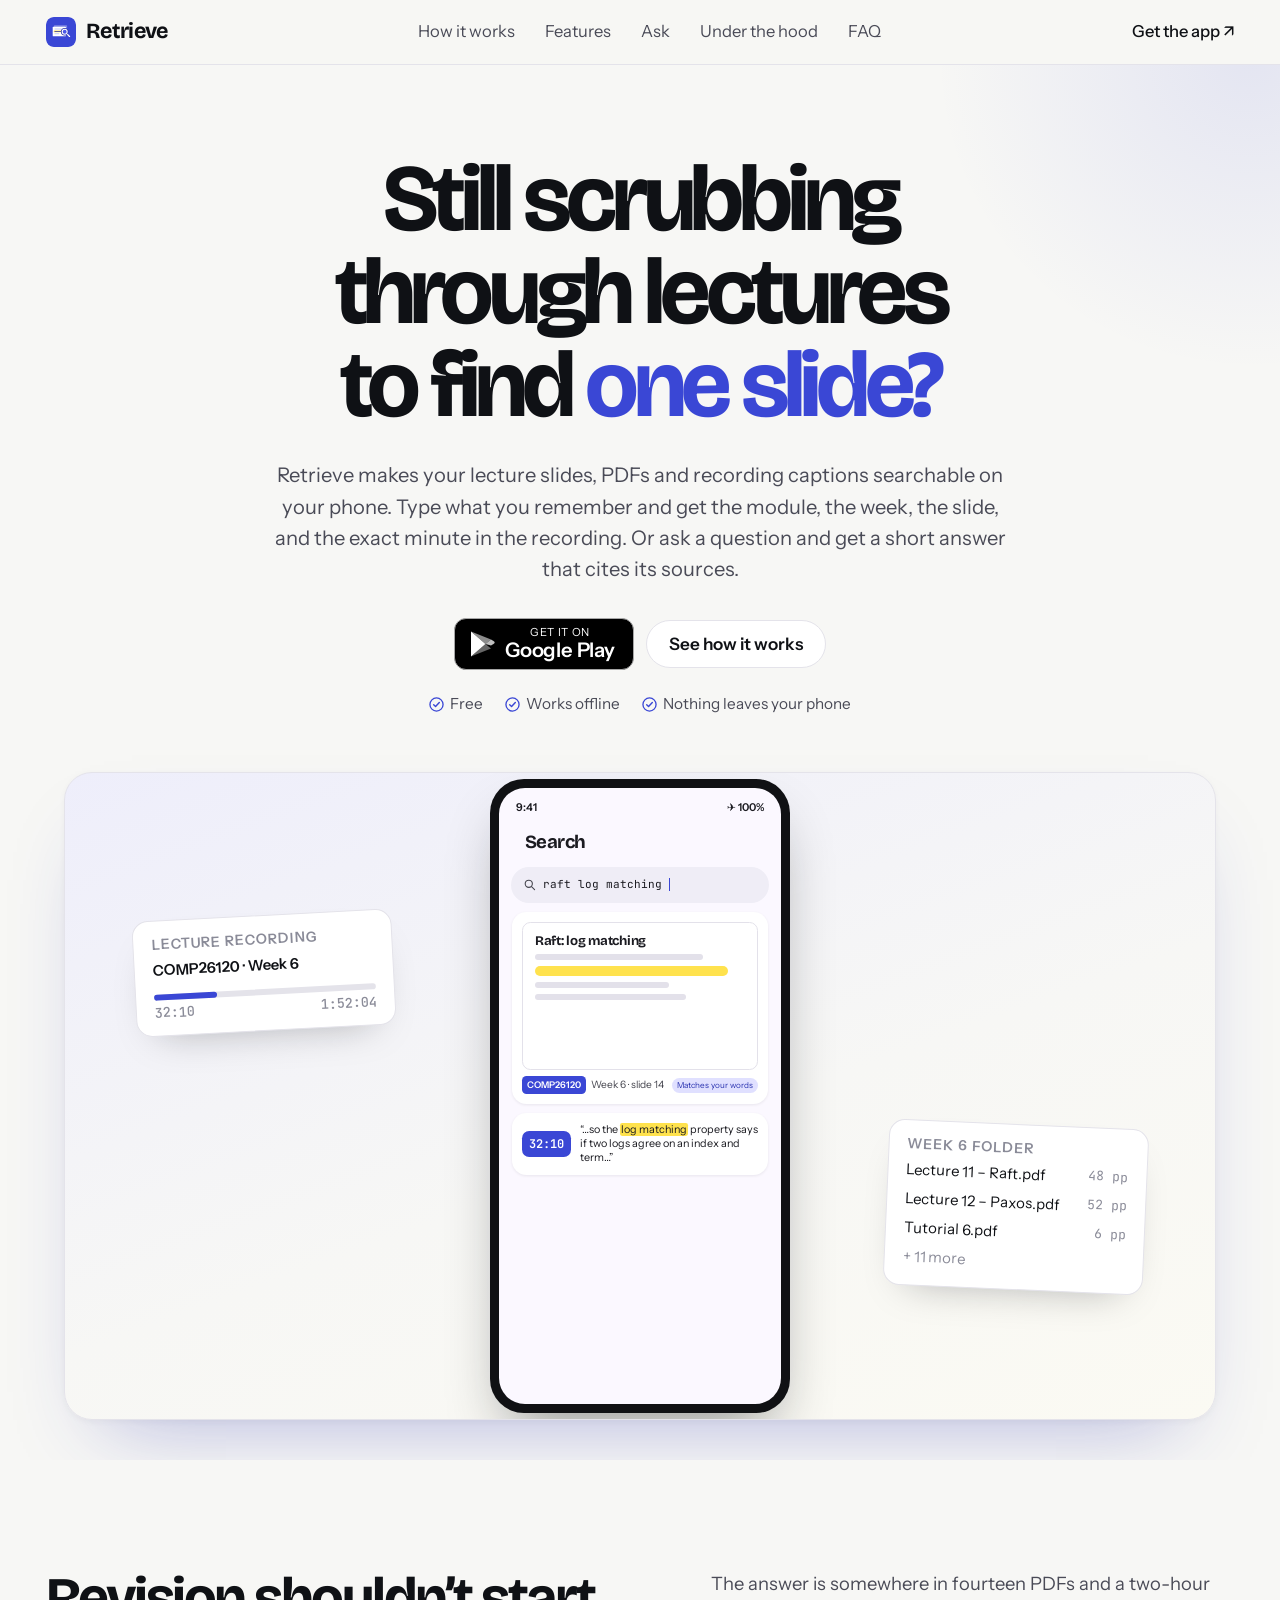
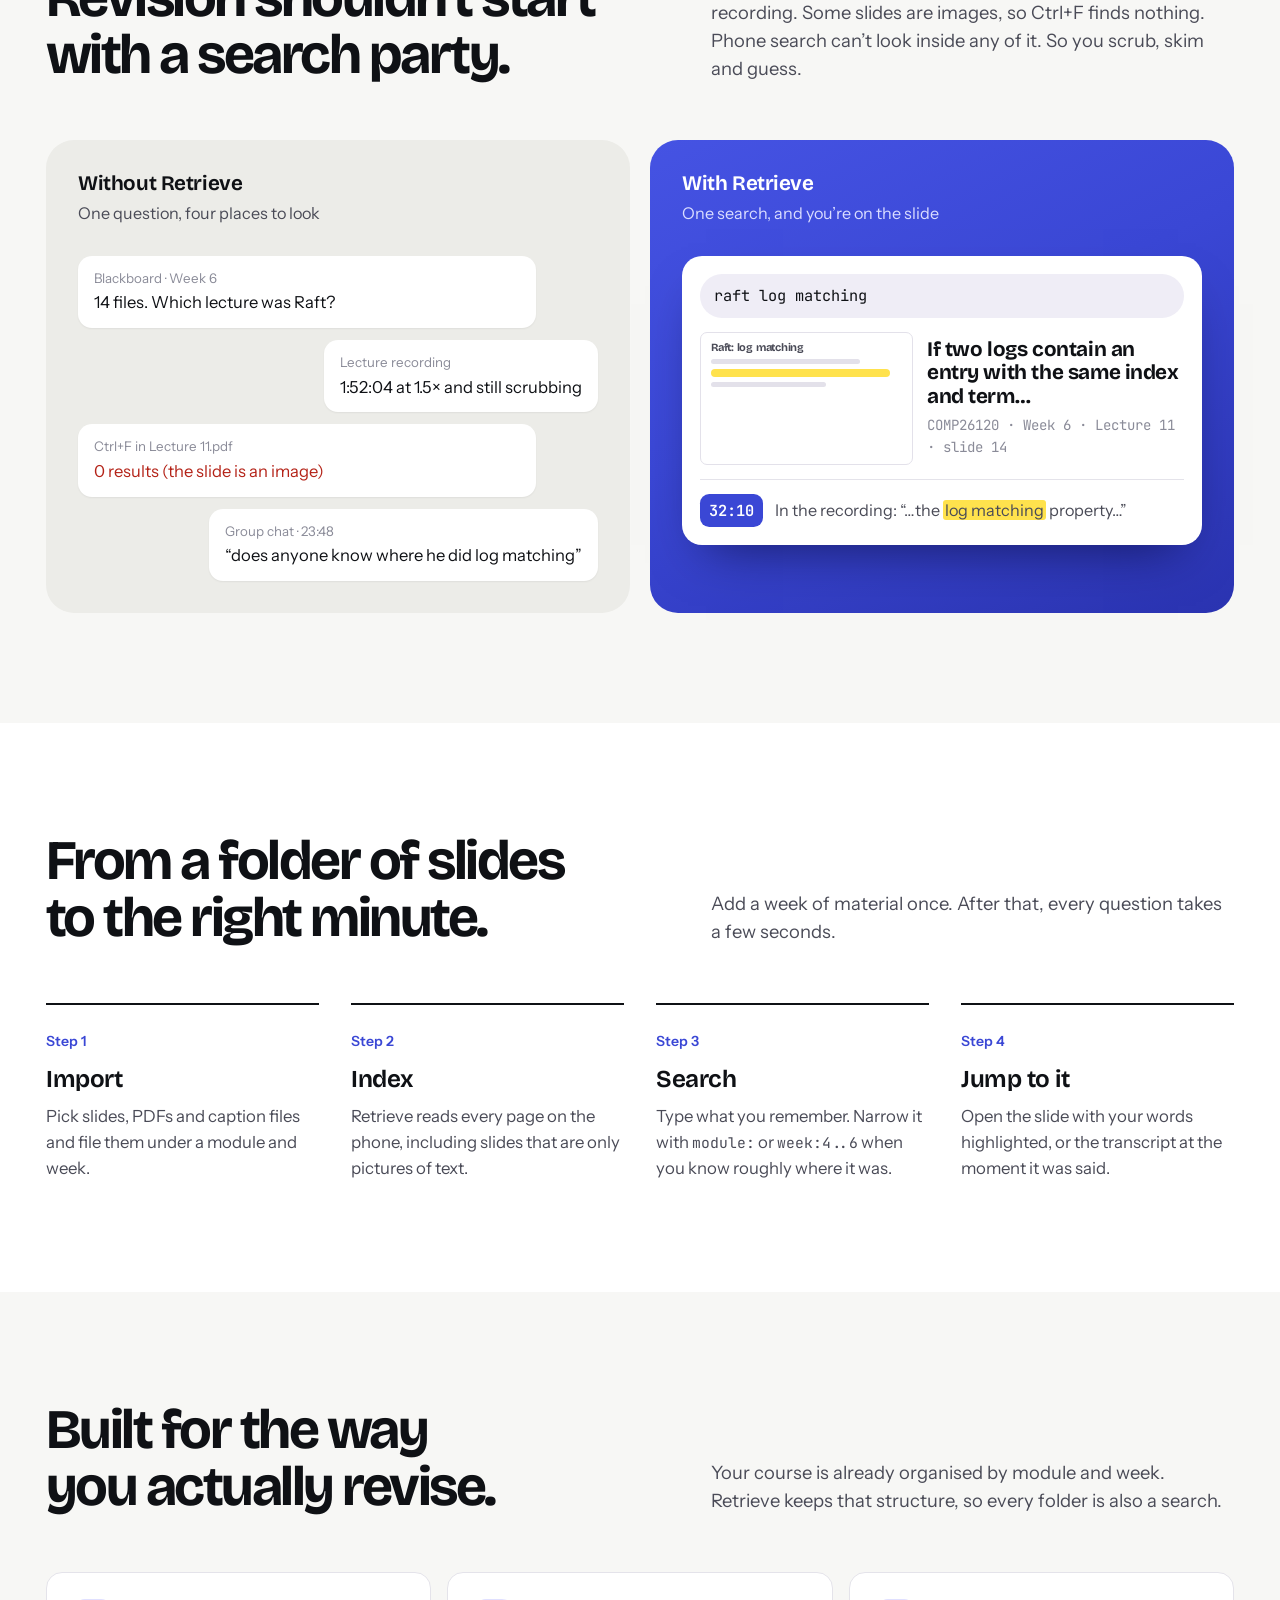
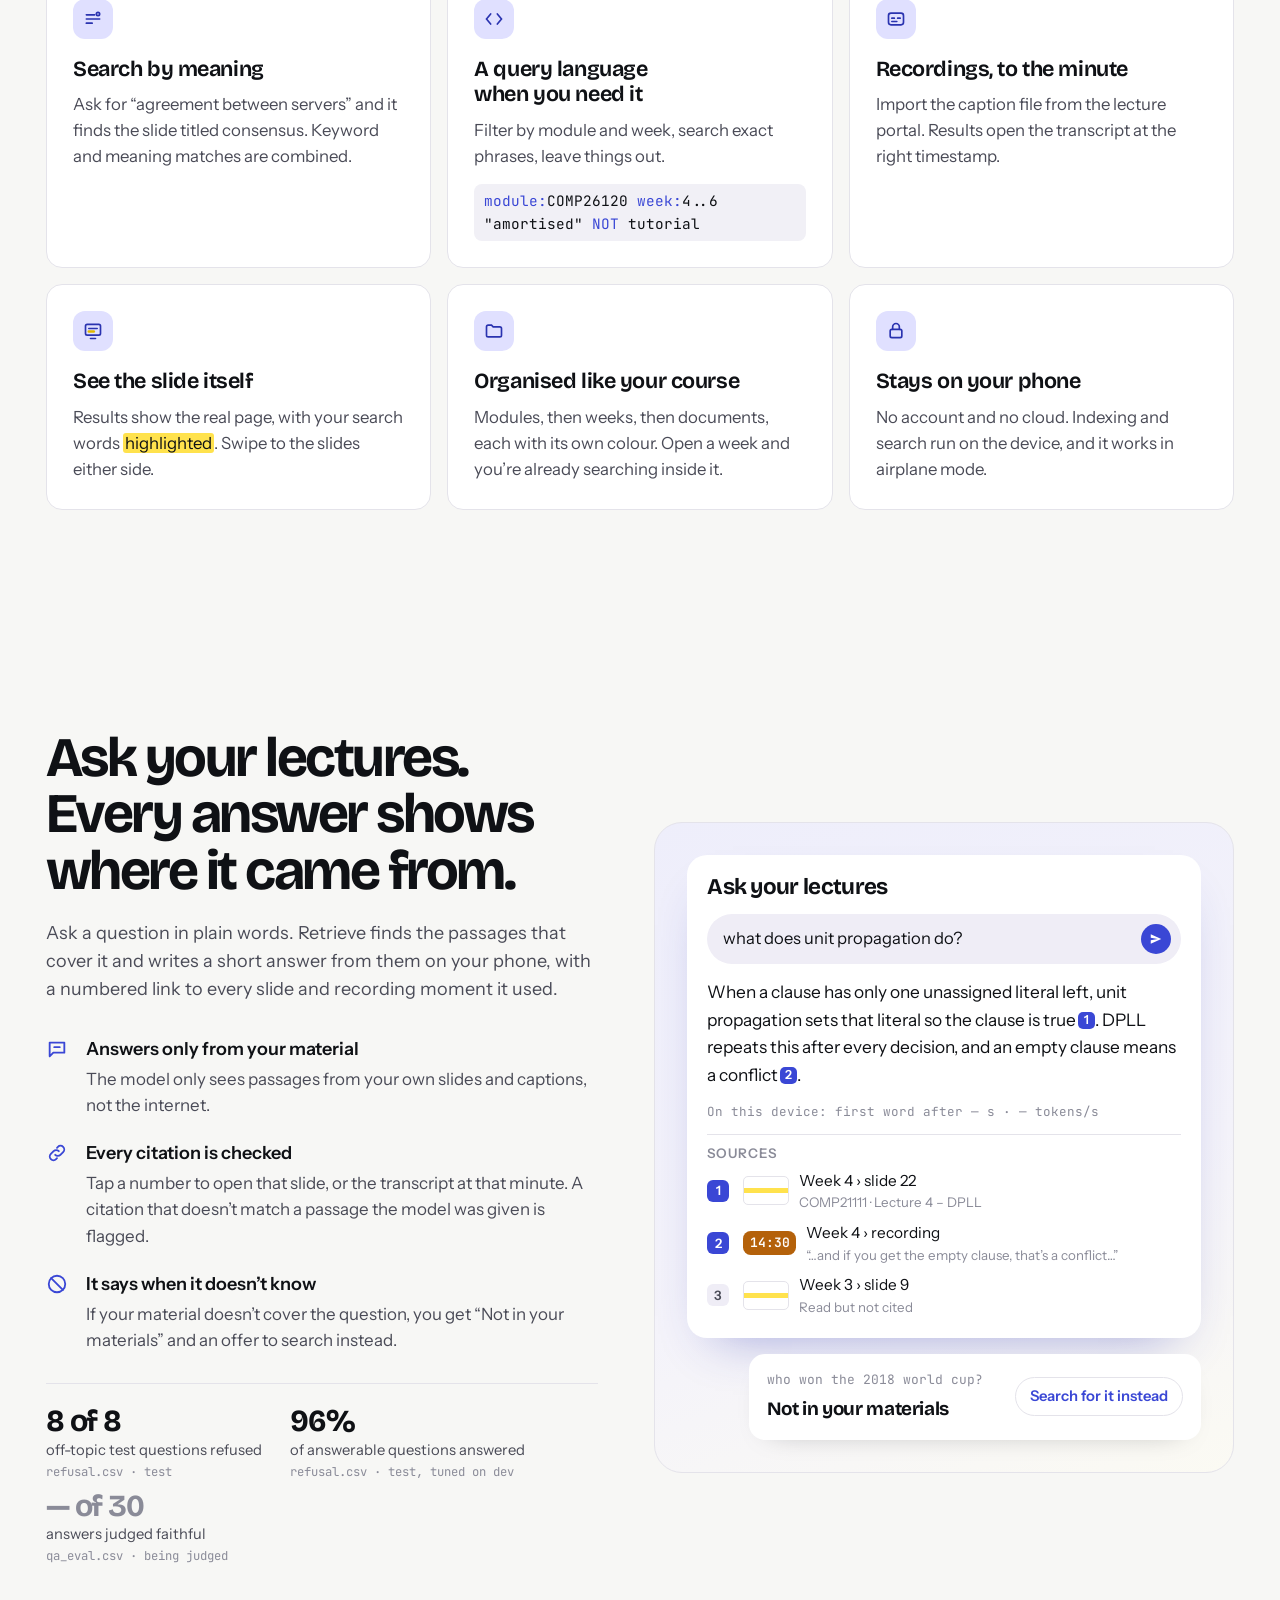
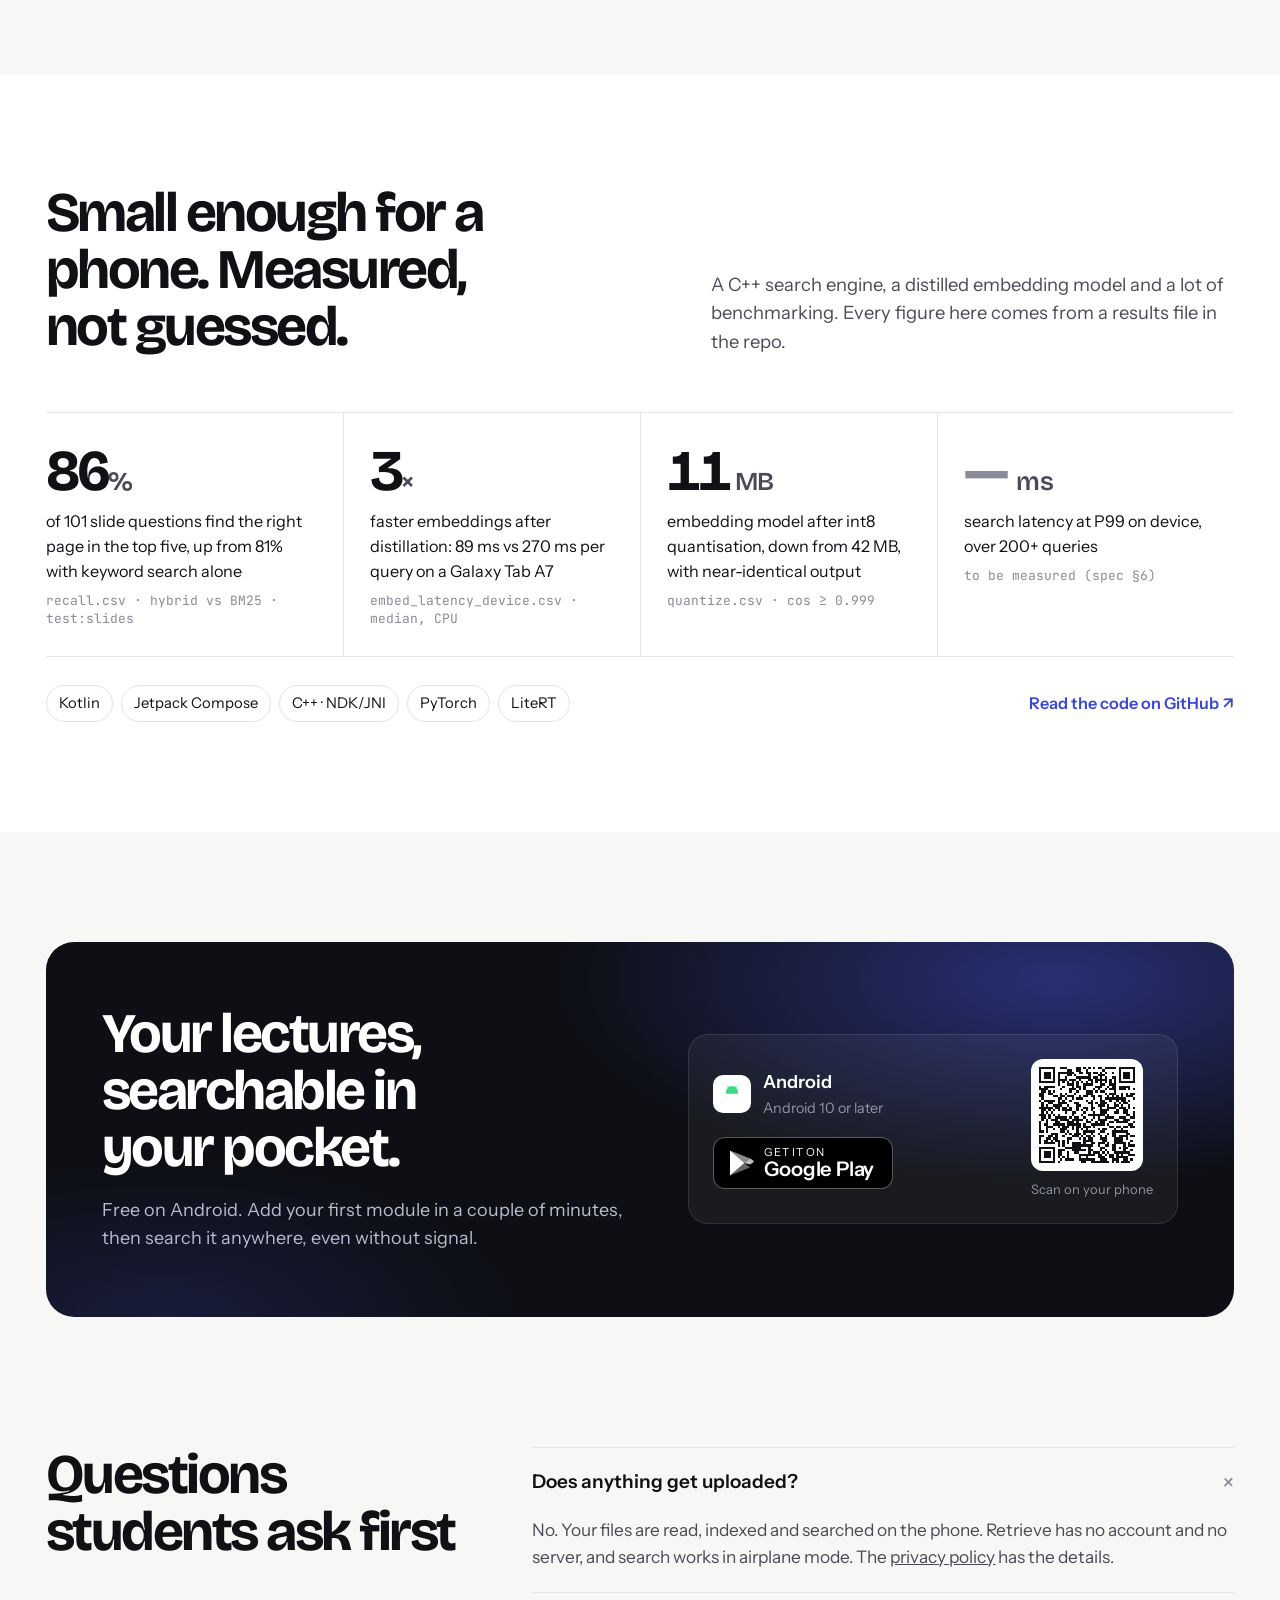
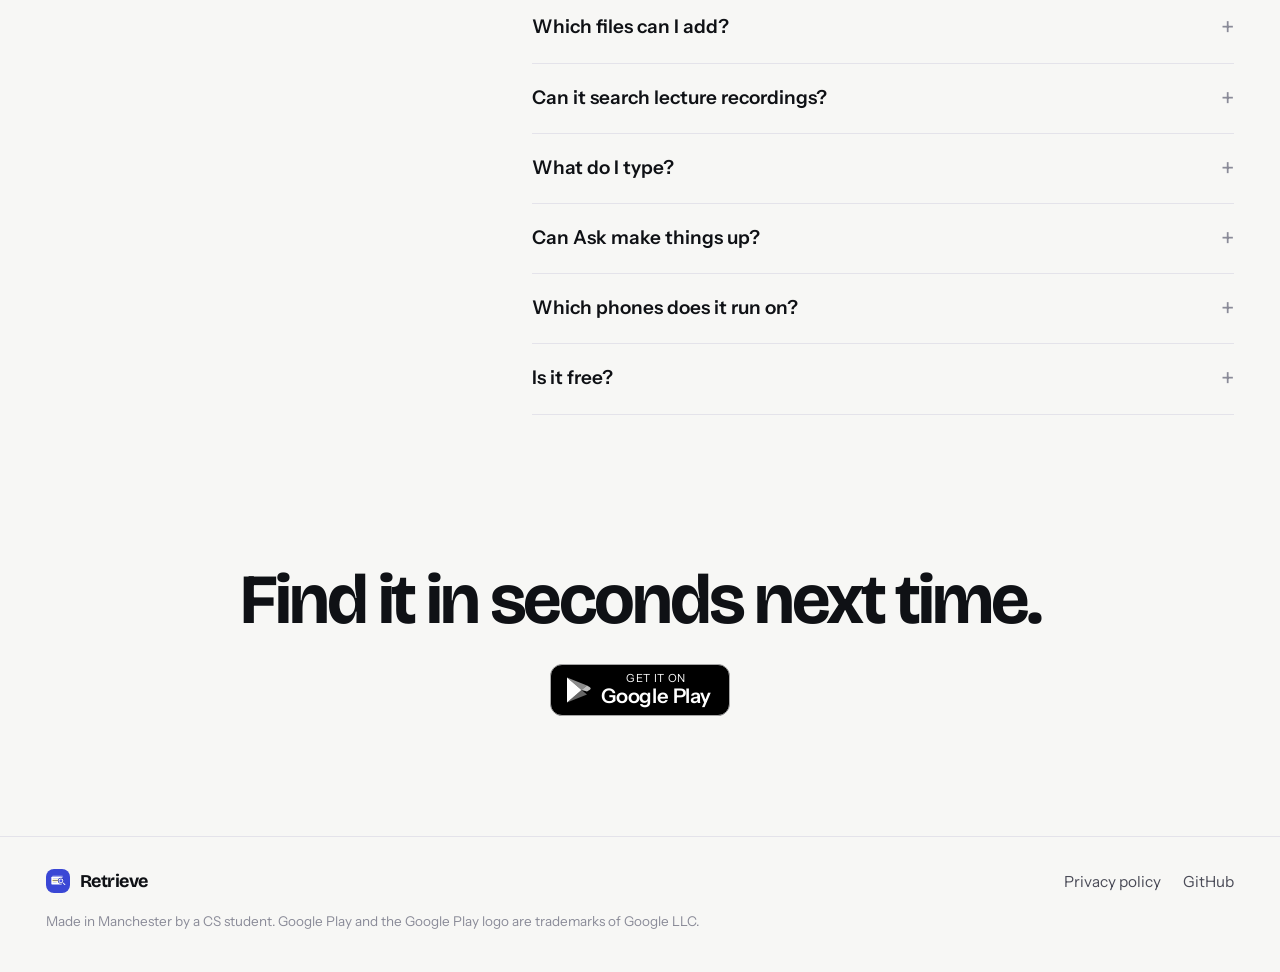
==== web/index.html @ 0b9b2a47 "Add the website landing page Static page in web/: hero with an animated search demo, without/with co" ====
<!doctype html>
<html lang="en-GB">
<head>
<meta charset="utf-8">
<meta name="viewport" content="width=device-width, initial-scale=1, viewport-fit=cover">
<title>Retrieve: search your lecture slides and recordings on your phone</title>
<meta name="description" content="Retrieve makes your lecture slides, PDFs and recording captions searchable on your Android phone, and answers questions with links to the exact slide and minute. Free, offline, nothing uploaded.">
<meta name="theme-color" content="#F7F7F5">
<link rel="icon" href="assets/favicon.svg" type="image/svg+xml">
<link rel="apple-touch-icon" href="assets/apple-touch-icon.png">

<meta property="og:type" content="website">
<meta property="og:site_name" content="Retrieve">
<meta property="og:title" content="Retrieve: find the slide, not the folder">
<meta property="og:description" content="Search your lecture slides, PDFs and recordings on your phone. Ask a question and get an answer that links to the slide and the minute.">
<meta property="og:image" content="/assets/og.png">
<meta property="og:image:width" content="1200">
<meta property="og:image:height" content="630">
<meta name="twitter:card" content="summary_large_image">

<link rel="preconnect" href="https://fonts.googleapis.com">
<link rel="preconnect" href="https://fonts.gstatic.com" crossorigin>
<link rel="stylesheet" href="https://fonts.googleapis.com/css2?family=Bricolage+Grotesque:opsz,wght@12..96,500..800&family=Instrument+Sans:wght@400;500;600&family=JetBrains+Mono:wght@400;500&display=swap">
<link rel="stylesheet" href="assets/styles.css">
<script src="assets/main.js" defer></script>

<script type="application/ld+json">
{
  "@context": "https://schema.org",
  "@type": "SoftwareApplication",
  "name": "Retrieve",
  "description": "On-device search and question answering over lecture slides, PDFs and recording captions.",
  "applicationCategory": "EducationalApplication",
  "operatingSystem": "Android 10 or later",
  "offers": { "@type": "Offer", "price": "0", "priceCurrency": "GBP" },
  "downloadUrl": "https://play.google.com/store/apps/details?id=com.mideyy7.retrieve"
}
</script>
</head>
<body>
<svg width="0" height="0" class="defs" aria-hidden="true">
  <symbol id="logo" viewBox="0 0 108 108">
    <rect width="108" height="108" rx="24" fill="#3A47D5"/>
    <g transform="translate(-4 -4) scale(1.08)">
      <path fill="#FFFFFF" fill-opacity=".35" d="M33,31h38a3,3 0,0 1,3 3v26a3,3 0,0 1,-3 3h-38a3,3 0,0 1,-3 -3v-26a3,3 0,0 1,3 -3z"/>
      <path fill="#FFFFFF" d="M29,36h38a3,3 0,0 1,3 3v26a3,3 0,0 1,-3 3h-38a3,3 0,0 1,-3 -3v-26a3,3 0,0 1,3 -3z"/>
      <path fill="#C5C9F5" d="M33,42h22a1.5,1.5 0,0 1,0 3h-22a1.5,1.5 0,0 1,0 -3z"/>
      <path fill="#FFE24D" d="M31.5,48.5h28a2,2 0,0 1,2 2v2a2,2 0,0 1,-2 2h-28a2,2 0,0 1,-2 -2v-2a2,2 0,0 1,2 -2z"/>
      <path fill="#2A33B0" d="M33,50.25h20a1.25,1.25 0,0 1,0 2.5h-20a1.25,1.25 0,0 1,0 -2.5z"/>
      <path fill="#C5C9F5" d="M33,58h14a1.5,1.5 0,0 1,0 3h-14a1.5,1.5 0,0 1,0 -3z"/>
      <path fill="#2A33B0" d="M66,53m-12.5,0a12.5,12.5 0,1 1,25 0a12.5,12.5 0,1 1,-25 0"/>
      <path fill="#FFFFFF" d="M66,53m-10,0a10,10 0,1 1,20 0a10,10 0,1 1,-20 0"/>
      <path fill="#4A57E8" d="M66,53m-6.5,0a6.5,6.5 0,1 1,13 0a6.5,6.5 0,1 1,-13 0"/>
      <path fill="#FFFFFF" d="M73.2,62.4l2.8,-2.8l7.6,7.6a2,2 0,0 1,0 2.8l0,0a2,2 0,0 1,-2.8 0z"/>
    </g>
  </symbol>
  <symbol id="tick" viewBox="0 0 16 16"><circle cx="8" cy="8" r="7" fill="none" stroke="currentColor" stroke-width="1.4"/><path d="M5 8.2l2 2 4-4.4" fill="none" stroke="currentColor" stroke-width="1.5" stroke-linecap="round" stroke-linejoin="round"/></symbol>
  <symbol id="playmark" viewBox="0 0 26 28"><path d="M2 1.5l14.5 12.5L2 26.5z" fill="#fff"/><path d="M16.5 14l5.5-4.6 2.5 1.5c1.6 1 1.6 2.2 0 3.2l-2.5 1.5z" fill="#fff" opacity=".75"/><path d="M2 1.5L16.5 14 22 9.4z" fill="#fff" opacity=".55"/><path d="M2 26.5L16.5 14 22 18.6z" fill="#fff" opacity=".4"/></symbol>
  <symbol id="mag" viewBox="0 0 24 24"><circle cx="10.5" cy="10.5" r="6.5" fill="none" stroke="currentColor" stroke-width="2"/><path d="M15.5 15.5L21 21" stroke="currentColor" stroke-width="2" stroke-linecap="round"/></symbol>
</svg>

<header class="top">
  <div class="wrap nav">
    <a class="logo" href="#top" aria-label="Retrieve, back to top"><svg aria-hidden="true"><use href="#logo"/></svg>Retrieve</a>
    <ul>
      <li><a href="#how">How it works</a></li>
      <li><a href="#features">Features</a></li>
      <li><a href="#ask">Ask</a></li>
      <li><a href="#tech">Under the hood</a></li>
      <li><a href="#faq">FAQ</a></li>
    </ul>
    <a class="get" href="#download">Get the app ↗</a>
  </div>
</header>

<main id="top">
  <!-- HERO -->
  <div class="hero">
    <div class="wrap">
      <h1>Still scrubbing through lectures to find <em>one slide?</em></h1>
      <p class="lede">Retrieve makes your lecture slides, PDFs and recording captions searchable on your phone. Type what you remember and get the module, the week, the slide, and the exact minute in the recording. Or ask a question and get a short answer that cites its sources.</p>
      <div class="ctas">
        <a class="play" href="https://play.google.com/store/apps/details?id=com.mideyy7.retrieve&amp;utm_source=website&amp;utm_medium=hero" aria-label="Get it on Google Play">
          <svg aria-hidden="true"><use href="#playmark"/></svg>
          <span><small>Get it on</small><b>Google Play</b></span>
        </a>
        <a class="pill" href="#how">See how it works</a>
      </div>
      <ul class="ticks">
        <li><svg aria-hidden="true"><use href="#tick"/></svg>Free</li>
        <li><svg aria-hidden="true"><use href="#tick"/></svg>Works offline</li>
        <li><svg aria-hidden="true"><use href="#tick"/></svg>Nothing leaves your phone</li>
      </ul>

      <div class="frame" role="img" aria-label="Demo: searching 'raft log matching' finds COMP26120 week 6 slide 14 and minute 32:10 of the lecture recording">
        <div class="floater f-left" aria-hidden="true">
          <h4>Lecture recording</h4>
          <div style="color:var(--ink);font-weight:600">COMP26120 · Week 6</div>
          <div class="scrub"></div>
          <div class="scrub-t"><span>32:10</span><span>1:52:04</span></div>
        </div>
        <div class="stage" aria-hidden="true">
          <div class="phone">
            <div class="screen">
              <div class="sbar"><span>9:41</span><span>✈︎ 100%</span></div>
              <div class="appbar">Search</div>
              <div class="search"><svg><use href="#mag"/></svg><span id="typed"></span><span class="caret"></span></div>
              <div class="results hide" id="results">
                <div class="hit">
                  <div class="slide">
                    <div class="t">Raft: log matching</div>
                    <div class="ln" style="width:80%"></div>
                    <div class="ln m" style="width:92%"></div>
                    <div class="ln" style="width:64%"></div>
                    <div class="ln" style="width:72%"></div>
                  </div>
                  <div class="meta"><span class="badge">COMP26120</span>Week 6 · slide 14<span class="why">Matches your words</span></div>
                </div>
                <div class="hit rec">
                  <span class="ts">32:10</span>
                  <p>“…so the <mark>log matching</mark> property says if two logs agree on an index and term…”</p>
                </div>
              </div>
            </div>
          </div>
        </div>
        <div class="floater f-right" aria-hidden="true">
          <h4>Week 6 folder</h4>
          <div class="files">
            <div>Lecture 11 – Raft.pdf <span>48 pp</span></div>
            <div>Lecture 12 – Paxos.pdf <span>52 pp</span></div>
            <div>Tutorial 6.pdf <span>6 pp</span></div>
            <div style="color:var(--faint)">+ 11 more</div>
          </div>
        </div>
      </div>
    </div>
  </div>

  <!-- PROBLEM -->
  <section id="problem">
    <div class="wrap">
      <div class="head rv">
        <h2>Revision shouldn’t start with a search party.</h2>
        <p>The answer is somewhere in fourteen PDFs and a two-hour recording. Some slides are images, so Ctrl+F finds nothing. Phone search can’t look inside any of it. So you scrub, skim and guess.</p>
      </div>
      <div class="compare rv">
        <div class="card-big without">
          <h3>Without Retrieve</h3>
          <p>One question, four places to look</p>
          <div class="bubbles">
            <div class="bubble"><small>Blackboard · Week 6</small><div>14 files. Which lecture was Raft?</div></div>
            <div class="bubble"><small>Lecture recording</small><div>1:52:04 at 1.5× and still scrubbing</div></div>
            <div class="bubble"><small>Ctrl+F in Lecture 11.pdf</small><div class="bad">0 results (the slide is an image)</div></div>
            <div class="bubble"><small>Group chat · 23:48</small><div>“does anyone know where he did log matching”</div></div>
          </div>
        </div>
        <div class="card-big with">
          <h3>With Retrieve</h3>
          <p>One search, and you’re on the slide</p>
          <div class="result-card">
            <div class="rc-q">raft log matching</div>
            <div class="rc-best">
              <div class="slide">
                <div class="t">Raft: log matching</div>
                <div class="ln" style="width:78%"></div>
                <div class="ln m" style="width:94%"></div>
                <div class="ln" style="width:60%"></div>
              </div>
              <div>
                <strong>If two logs contain an entry with the same index and term…</strong>
                <div class="cite">COMP26120 · Week 6 · Lecture 11 · slide 14</div>
              </div>
            </div>
            <div class="rc-rec"><span class="ts">32:10</span><span>In the recording: “…the <mark style="background:var(--mark);color:inherit;border-radius:3px;padding:0 2px">log matching</mark> property…”</span></div>
          </div>
        </div>
      </div>
    </div>
  </section>

  <!-- HOW -->
  <section id="how" class="steps-band">
    <div class="wrap">
      <div class="head rv">
        <h2>From a folder of slides to the right minute.</h2>
        <p>Add a week of material once. After that, every question takes a few seconds.</p>
      </div>
      <div class="steps rv">
        <div class="step"><small>Step 1</small><h3>Import</h3><p>Pick slides, PDFs and caption files and file them under a module and week.</p></div>
        <div class="step"><small>Step 2</small><h3>Index</h3><p>Retrieve reads every page on the phone, including slides that are only pictures of text.</p></div>
        <div class="step"><small>Step 3</small><h3>Search</h3><p>Type what you remember. Narrow it with <code>module:</code> or <code>week:4..6</code> when you know roughly where it was.</p></div>
        <div class="step"><small>Step 4</small><h3>Jump to it</h3><p>Open the slide with your words highlighted, or the transcript at the moment it was said.</p></div>
      </div>
    </div>
  </section>

  <!-- FEATURES -->
  <section id="features">
    <div class="wrap">
      <div class="head rv">
        <h2>Built for the way you actually revise.</h2>
        <p>Your course is already organised by module and week. Retrieve keeps that structure, so every folder is also a search.</p>
      </div>
      <div class="features rv">
        <div class="feat">
          <div class="ic"><svg viewBox="0 0 24 24" fill="none" stroke="currentColor" stroke-width="2" stroke-linecap="round"><path d="M4 7h10M4 12h16M4 17h7"/><circle cx="18" cy="6" r="2"/></svg></div>
          <h3>Search by meaning</h3>
          <p>Ask for “agreement between servers” and it finds the slide titled consensus. Keyword and meaning matches are combined.</p>
        </div>
        <div class="feat">
          <div class="ic"><svg viewBox="0 0 24 24" fill="none" stroke="currentColor" stroke-width="2" stroke-linecap="round"><path d="M8 6l-5 6 5 6M16 6l5 6-5 6"/></svg></div>
          <h3>A query language when you need it</h3>
          <p>Filter by module and week, search exact phrases, leave things out.</p>
          <code><span class="k">module:</span>COMP26120 <span class="k">week:</span>4..6 "amortised" <span class="k">NOT</span> tutorial</code>
        </div>
        <div class="feat">
          <div class="ic"><svg viewBox="0 0 24 24" fill="none" stroke="currentColor" stroke-width="2" stroke-linecap="round"><rect x="3" y="5" width="18" height="14" rx="3"/><path d="M7 11h3M7 15h6M14 11h3"/></svg></div>
          <h3>Recordings, to the minute</h3>
          <p>Import the caption file from the lecture portal. Results open the transcript at the right timestamp.</p>
        </div>
        <div class="feat">
          <div class="ic"><svg viewBox="0 0 24 24" fill="none" stroke="currentColor" stroke-width="2" stroke-linecap="round"><rect x="3" y="4" width="18" height="13" rx="2"/><path d="M7 9h10"/><path d="M7 12.5h6" stroke-width="3" stroke="#E0B800"/><path d="M9 21h6"/></svg></div>
          <h3>See the slide itself</h3>
          <p>Results show the real page, with your search words <mark>highlighted</mark>. Swipe to the slides either side.</p>
        </div>
        <div class="feat">
          <div class="ic"><svg viewBox="0 0 24 24" fill="none" stroke="currentColor" stroke-width="2" stroke-linecap="round"><path d="M3 7a2 2 0 012-2h4l2 2h8a2 2 0 012 2v8a2 2 0 01-2 2H5a2 2 0 01-2-2z"/></svg></div>
          <h3>Organised like your course</h3>
          <p>Modules, then weeks, then documents, each with its own colour. Open a week and you’re already searching inside it.</p>
        </div>
        <div class="feat">
          <div class="ic"><svg viewBox="0 0 24 24" fill="none" stroke="currentColor" stroke-width="2" stroke-linecap="round"><rect x="5" y="10" width="14" height="10" rx="2"/><path d="M8 10V7a4 4 0 018 0v3"/></svg></div>
          <h3>Stays on your phone</h3>
          <p>No account and no cloud. Indexing and search run on the device, and it works in airplane mode.</p>
        </div>
      </div>
    </div>
  </section>

  <!-- ASK -->
  <section id="ask">
    <div class="wrap ask-grid">
      <div class="rv">
        <h2>Ask your lectures. Every answer shows where it came from.</h2>
        <p style="margin:20px 0 32px;max-width:48ch">Ask a question in plain words. Retrieve finds the passages that cover it and writes a short answer from them on your phone, with a numbered link to every slide and recording moment it used.</p>
        <ul class="ask-points">
          <li><svg viewBox="0 0 24 24" fill="none" stroke="currentColor" stroke-width="2" stroke-linecap="round" stroke-linejoin="round"><path d="M4 5h16v11H8l-4 4z"/><path d="M9 10h6"/></svg><div><b>Answers only from your material</b><p>The model only sees passages from your own slides and captions, not the internet.</p></div></li>
          <li><svg viewBox="0 0 24 24" fill="none" stroke="currentColor" stroke-width="2" stroke-linecap="round" stroke-linejoin="round"><path d="M10 14a4 4 0 005.7 0l3-3a4 4 0 00-5.7-5.7l-1 1"/><path d="M14 10a4 4 0 00-5.7 0l-3 3a4 4 0 005.7 5.7l1-1"/></svg><div><b>Every citation is checked</b><p>Tap a number to open that slide, or the transcript at that minute. A citation that doesn’t match a passage the model was given is flagged.</p></div></li>
          <li><svg viewBox="0 0 24 24" fill="none" stroke="currentColor" stroke-width="2" stroke-linecap="round" stroke-linejoin="round"><circle cx="12" cy="12" r="9"/><path d="M5.6 5.6l12.8 12.8"/></svg><div><b>It says when it doesn’t know</b><p>If your material doesn’t cover the question, you get “Not in your materials” and an offer to search instead.</p></div></li>
        </ul>
        <div class="ask-proof">
          <div><strong>8 of 8</strong><span>off-topic test questions refused</span><span class="src">refusal.csv · test</span></div>
          <div><strong>96%</strong><span>of answerable questions answered</span><span class="src">refusal.csv · test, tuned on dev</span></div>
          <div><strong class="tbd">— of 30</strong><span>answers judged faithful</span><span class="src">qa_eval.csv · being judged</span></div>
        </div>
      </div>
      <div class="ask-demo rv" role="img" aria-label="Ask screen: an answer about unit propagation citing COMP21111 week 4 slide 22 and a recording at 14:30, and a refusal for an off-topic question">
        <div class="ask-card" aria-hidden="true">
          <div class="t">Ask your lectures</div>
          <div class="ask-in"><span>what does unit propagation do?</span><i><svg viewBox="0 0 24 24" fill="currentColor"><path d="M3 20l18-8L3 4v6l12 2-12 2z"/></svg></i></div>
          <div class="ask-ans">When a clause has only one unassigned literal left, unit propagation sets that literal so the clause is true<span class="cn">1</span>. DPLL repeats this after every decision, and an empty clause means a conflict<span class="cn">2</span>.</div>
          <div class="ask-time">On this device: first word after — s · — tokens/s</div>
          <div class="srcs">
            <h5>Sources</h5>
            <div class="src-row"><span class="num">1</span><span class="thumb"></span><div>Week 4 › slide 22<small>COMP21111 · Lecture 4 – DPLL</small></div></div>
            <div class="src-row"><span class="num">2</span><span class="ts">14:30</span><div>Week 4 › recording<small>“…and if you get the empty clause, that’s a conflict…”</small></div></div>
            <div class="src-row uncited"><span class="num">3</span><span class="thumb"></span><div>Week 3 › slide 9<small>Read but not cited</small></div></div>
          </div>
        </div>
        <div class="refuse" aria-hidden="true">
          <div><small>who won the 2018 world cup?</small><b>Not in your materials</b></div>
          <span class="btn">Search for it instead</span>
        </div>
      </div>
    </div>
  </section>

  <!-- UNDER THE HOOD -->
  <section id="tech" class="steps-band">
    <div class="wrap">
      <div class="head rv">
        <h2>Small enough for a phone. Measured, not guessed.</h2>
        <p>A C++ search engine, a distilled embedding model and a lot of benchmarking. Every figure here comes from a results file in the repo.</p>
      </div>
      <div class="stats rv">
        <div class="stat">
          <div class="n">86<small>%</small></div>
          <p>of 101 slide questions find the right page in the top five, up from 81% with keyword search alone</p>
          <div class="src">recall.csv · hybrid vs BM25 · test:slides</div>
        </div>
        <div class="stat">
          <div class="n">3<small>×</small></div>
          <p>faster embeddings after distillation: 89 ms vs 270 ms per query on a Galaxy Tab A7</p>
          <div class="src">embed_latency_device.csv · median, CPU</div>
        </div>
        <div class="stat">
          <div class="n">11<small> MB</small></div>
          <p>embedding model after int8 quantisation, down from 42 MB, with near-identical output</p>
          <div class="src">quantize.csv · cos ≥ 0.999</div>
        </div>
        <div class="stat">
          <div class="n tbd">— <small>ms</small></div>
          <p>search latency at P99 on device, over 200+ queries</p>
          <div class="src">to be measured (spec §6)</div>
        </div>
      </div>
      <div class="stack rv">
        <span>Kotlin</span><span>Jetpack Compose</span><span>C++ · NDK/JNI</span><span>PyTorch</span><span>LiteRT</span>
        <a href="https://github.com/mideyy7/retrieve" rel="noopener">Read the code on GitHub ↗</a>
      </div>
    </div>
  </section>

  <!-- DOWNLOAD -->
  <section id="download">
    <div class="wrap">
      <div class="dl rv">
        <div>
          <h2>Your lectures, searchable in your pocket.</h2>
          <p>Free on Android. Add your first module in a couple of minutes, then search it anywhere, even without signal.</p>
        </div>
        <div class="dl-tile">
          <div>
            <div class="os">
              <i><svg viewBox="0 0 24 24" aria-hidden="true"><path fill="#3DDC84" d="M6 10a6 6 0 0112 0v1H6zM8.5 7.2a.7.7 0 100 1.4.7.7 0 000-1.4zm7 0a.7.7 0 100 1.4.7.7 0 000-1.4zM7.3 3.6l1.3 2M16.7 3.6l-1.3 2" stroke="#3DDC84" stroke-width="1.2" stroke-linecap="round"/></svg></i>
              <span>Android<small>Android 10 or later</small></span>
            </div>
            <a class="play" href="https://play.google.com/store/apps/details?id=com.mideyy7.retrieve&amp;utm_source=website&amp;utm_medium=download" aria-label="Get it on Google Play">
              <svg aria-hidden="true"><use href="#playmark"/></svg>
              <span><small>Get it on</small><b>Google Play</b></span>
            </a>
          </div>
          <div class="qr-wrap">
            <div class="qr"><img src="assets/qr-play.svg" width="96" height="96" alt="QR code that opens Retrieve on Google Play"></div>
            <div class="qr-cap">Scan on your phone</div>
          </div>
        </div>
      </div>
    </div>
  </section>

  <!-- FAQ -->
  <section id="faq" style="padding-top:20px">
    <div class="wrap faq">
      <h2 class="rv">Questions students ask first</h2>
      <div class="list rv">
        <details open><summary>Does anything get uploaded?</summary><p>No. Your files are read, indexed and searched on the phone. Retrieve has no account and no server, and search works in airplane mode. The <a href="privacy.html">privacy policy</a> has the details.</p></details>
        <details><summary>Which files can I add?</summary><p>PDF slides and documents, and WebVTT caption files (.vtt) from your lecture recording portal. Slides that are only images are read with on-device text recognition.</p></details>
        <details><summary>Can it search lecture recordings?</summary><p>Yes, through their caption files. Each 30 seconds of captions becomes a search result, so you land on the right minute. It doesn’t transcribe audio itself.</p></details>
        <details><summary>What do I type?</summary><p>Whatever you remember, in your own words. If you know roughly where it was, add filters like <code>module:COMP26120</code> or <code>week:4..6</code>. The search tips in the app use your own module codes as examples.</p></details>
        <details><summary>Can Ask make things up?</summary><p>It can get things wrong, like any language model, which is why every sentence links to its source. It only sees passages from your own material, citations that don’t match those passages are flagged, and when nothing relevant is found it says “Not in your materials” instead of guessing.</p></details>
        <details><summary>Which phones does it run on?</summary><p>Search runs on Android 10 or later, even on a 3 GB tablet. Ask runs a language model (Gemma 3 1B) on the phone, so it needs a more recent phone with more memory. The model (about 580 MB) downloads the first time you open Ask, and after that it works offline too.</p></details>
        <details><summary>Is it free?</summary><p>Yes. There are no ads, subscriptions or in-app purchases.</p></details>
      </div>
    </div>
  </section>

  <div class="final">
    <div class="wrap">
      <h2 class="rv">Find it in seconds next time.</h2>
      <div class="ctas rv">
        <a class="play" href="https://play.google.com/store/apps/details?id=com.mideyy7.retrieve&amp;utm_source=website&amp;utm_medium=footer" aria-label="Get it on Google Play">
          <svg aria-hidden="true"><use href="#playmark"/></svg>
          <span><small>Get it on</small><b>Google Play</b></span>
        </a>
      </div>
    </div>
  </div>
</main>

<footer>
  <div class="wrap">
    <div class="foot">
      <a class="logo" href="#top" style="font-size:1rem"><svg aria-hidden="true" style="width:24px;height:24px"><use href="#logo"/></svg>Retrieve</a>
      <nav><a href="privacy.html">Privacy policy</a><a href="https://github.com/mideyy7/retrieve" rel="noopener">GitHub</a></nav>
    </div>
    <p class="tm">Made in Manchester by a CS student. Google Play and the Google Play logo are trademarks of Google LLC.</p>
  </div>
</footer>
</body>
</html>
---- web/assets/styles.css ----
/* Retrieve website styles.
   Layout: one long light scroll in the Mixhaus rhythm. Centred hero question, then a framed
   demo, then left-headline / right-paragraph sections, ending in a dark download panel.
   Deliberately light-only (site v1), so every colour is set explicitly. */
:root {
  color-scheme: light;
  --bg: #F7F7F5;          /* warm off-white page */
  --surface: #FFFFFF;
  --ink: #0F1115;         /* headings, dark panel */
  --muted: #4A4B57;       /* body text, slight indigo bias */
  --faint: #8A8B98;
  --line: #E4E3EA;
  --brand: #3A47D5;       /* the app's indigo */
  --brand-deep: #2A33B0;
  --brand-soft: #E0E0FF;
  --mark: #FFE24D;        /* the app's highlighter */
  --mod-a: #3A47D5;       /* COMP26120 */
  --mod-b: #B4610A;       /* COMP21111 */
  --mod-c: #13836F;       /* COMP23311 */
  --display: "Bricolage Grotesque", "Arial Narrow", system-ui, sans-serif;
  --body: "Instrument Sans", system-ui, -apple-system, "Segoe UI", sans-serif;
  --mono: "JetBrains Mono", ui-monospace, "SF Mono", Menlo, monospace;
  --r-lg: 28px;
  --r-md: 16px;
  --wrap: 1220px;
}
* { box-sizing: border-box; }
body { margin: 0; }
img { max-width: 100%; }
.defs { position: absolute; width: 0; height: 0; overflow: hidden; }
html { scroll-behavior: smooth; font-size: 112.5%; }
body { background: var(--bg); color: var(--muted); font-family: var(--body); font-size: 1rem; line-height: 1.55; -webkit-font-smoothing: antialiased; }
body::before { content: ""; position: fixed; inset: 0 0 auto; height: env(safe-area-inset-top, 0px); z-index: 10; background: rgba(247,247,245,.85); }
a { color: inherit; }
:focus-visible { outline: 2px solid var(--brand); outline-offset: 3px; border-radius: 6px; }
.wrap { max-width: var(--wrap); margin: 0 auto; padding-left: max(16px, env(safe-area-inset-left, 0px)); padding-right: max(16px, env(safe-area-inset-right, 0px)); }
h1, h2, h3 { font-family: var(--display); color: var(--ink); text-wrap: balance; margin: 0; }
h2 { font-size: clamp(2rem, 4.4vw, 3.1rem); font-weight: 700; line-height: 1.02; letter-spacing: -0.045em; }
h3 { font-size: 1.2rem; font-weight: 650; letter-spacing: -0.02em; line-height: 1.2; }
p { margin: 0; }
code, .mono { font-family: var(--mono); font-size: .88em; }

/* header */
header.top { position: sticky; top: env(safe-area-inset-top, 0px); z-index: 20; background: rgba(247,247,245,.82); backdrop-filter: saturate(1.4) blur(12px); -webkit-backdrop-filter: saturate(1.4) blur(12px); border-bottom: 1px solid var(--line); }
.nav { display: flex; align-items: center; justify-content: space-between; gap: 24px; height: 64px; }
.logo { display: flex; align-items: center; gap: 10px; font: 700 1.2rem/1 var(--display); color: var(--ink); text-decoration: none; letter-spacing: -0.03em; }
.logo svg { width: 30px; height: 30px; border-radius: 8px; }
.nav ul { display: flex; gap: 30px; list-style: none; margin: 0; padding: 0; font-size: .92rem; }
.nav ul a { text-decoration: none; color: var(--muted); }
.nav ul a:hover { color: var(--ink); }
.nav .get { font-size: .92rem; font-weight: 500; color: var(--ink); text-decoration: none; white-space: nowrap; }
@media (max-width: 820px) { .nav ul { display: none; } }

/* buttons */
.pill { display: inline-flex; align-items: center; gap: 8px; height: 48px; padding: 0 22px; border-radius: 999px; font-weight: 600; font-size: .95rem; text-decoration: none; border: 1px solid var(--line); background: var(--surface); color: var(--ink); transition: transform .15s ease, box-shadow .15s ease; }
.pill:hover { transform: translateY(-1px); box-shadow: 0 6px 18px -8px rgba(15,17,21,.25); }
.play { display: inline-flex; align-items: center; gap: 10px; height: 52px; padding: 0 18px 0 14px; border-radius: 12px; background: #000; color: #fff; text-decoration: none; border: 1px solid #A6A6A6; transition: transform .15s ease; }
.play:hover { transform: translateY(-1px); }
.play svg { width: 26px; height: 28px; flex: none; }
.play span { display: grid; line-height: 1.05; }
.play small { font-size: .62rem; letter-spacing: .06em; text-transform: uppercase; }
.play b { font: 600 1.12rem/1.1 var(--body); letter-spacing: -0.01em; }

/* hero */
.hero { position: relative; padding-block: 88px 40px; text-align: center; overflow: hidden; }
.hero::before { content: ""; position: absolute; width: 900px; height: 900px; right: -420px; top: -460px; border-radius: 50%; background: radial-gradient(closest-side, rgba(58,71,213,.10), transparent 70%); pointer-events: none; }
.hero h1 { font-size: clamp(2.6rem, 7.4vw, 5.5rem); font-weight: 700; line-height: .98; letter-spacing: -0.055em; max-width: 14ch; margin: 0 auto; }
.hero h1 em { font-style: normal; color: var(--brand); }
.hero .lede { max-width: 58ch; margin: 28px auto 0; font-size: 1.12rem; color: var(--muted); }
.ctas { display: flex; flex-wrap: wrap; gap: 12px; justify-content: center; align-items: center; margin-top: 34px; }
.ticks { display: flex; flex-wrap: wrap; justify-content: center; gap: 8px 22px; margin: 22px 0 0; padding: 0; list-style: none; font-size: .85rem; color: var(--muted); }
.ticks li { display: flex; align-items: center; gap: 6px; }
.ticks svg { width: 15px; height: 15px; color: var(--brand); }

/* demo frame (stands in for the hero video) */
.frame { position: relative; margin: 56px auto 0; max-width: 1152px; aspect-ratio: 16 / 9; border-radius: var(--r-lg); overflow: hidden; background: linear-gradient(160deg, #EEEEFB 0%, #F7F7F5 55%, #FBFAF3 100%); border: 1px solid var(--line); box-shadow: 0 40px 80px -40px rgba(42,51,176,.35), 0 2px 6px rgba(15,17,21,.04); }
@keyframes blink { 50% { opacity: .25; } }
.stage { position: absolute; inset: 0; display: grid; place-items: center; }
.phone { width: min(31%, 300px); aspect-ratio: 9 / 19; background: #101114; border-radius: 34px; padding: 9px; box-shadow: 0 30px 60px -20px rgba(15,17,21,.45); position: relative; z-index: 2; }
.screen { width: 100%; height: 100%; background: #FBF8FF; border-radius: 26px; overflow: hidden; display: flex; flex-direction: column; font-size: clamp(7px, 1.05vw, 12px); color: #1B1B21; text-align: left; }
.sbar { display: flex; justify-content: space-between; padding: 1.1em 1.6em .4em; font-weight: 600; font-size: .9em; }
.appbar { padding: .6em 1.4em .5em; font: 700 1.55em/1.1 var(--display); letter-spacing: -0.03em; }
.search { margin: .4em 1.1em .9em; background: #EFEDF6; border-radius: 999px; padding: .85em 1.1em; display: flex; gap: .6em; align-items: center; font-family: var(--mono); font-size: .92em; min-height: 3.1em; }
.search svg { width: 1.2em; height: 1.2em; flex: none; color: #46464F; }
.caret { display: inline-block; width: 1px; height: 1.15em; background: var(--brand); vertical-align: -0.2em; animation: blink 1s steps(1) infinite; }
.q-filter { color: var(--brand); }
.results { padding: 0 1.1em; display: grid; gap: .8em; transition: opacity .35s ease, transform .35s ease; }
.results.hide { opacity: 0; transform: translateY(8px); }
.hit { background: #fff; border-radius: 1.2em; padding: .8em; box-shadow: 0 1px 3px rgba(15,17,21,.08); }
.hit .meta { display: flex; align-items: center; gap: .5em; font-size: .85em; color: #46464F; margin-top: .65em; }
.badge { font-weight: 600; font-size: .9em; padding: .2em .55em; border-radius: .5em; color: #fff; background: var(--mod-a); }
.slide { aspect-ratio: 16 / 10; border-radius: .7em; background: #fff; border: 1px solid #E3E1EA; padding: .9em 1em; display: grid; align-content: start; gap: .5em; }
.slide .t { font: 700 1.1em/1.1 var(--display); letter-spacing: -0.02em; }
.ln { height: .5em; border-radius: 1em; background: #E3E1EA; }
.ln.m { background: var(--mark); height: .8em; }
.why { font-size: .8em; color: var(--brand-deep); background: var(--brand-soft); border-radius: 999px; padding: .15em .6em; margin-left: auto; white-space: nowrap; }
.rec { display: flex; gap: .7em; align-items: center; }
.ts { font: 600 1em/1 var(--mono); color: #fff; background: var(--mod-a); padding: .6em .6em; border-radius: .6em; }
.rec p { font-size: .9em; line-height: 1.3; }
.rec p mark { background: var(--mark); color: inherit; padding: 0 .1em; border-radius: .2em; }
.floater { position: absolute; z-index: 1; background: var(--surface); border: 1px solid var(--line); border-radius: var(--r-md); padding: 16px 18px; box-shadow: 0 18px 40px -24px rgba(15,17,21,.35); font-size: .82rem; width: min(26%, 260px); text-align: left; }
.floater h4 { margin: 0 0 8px; font: 600 .78rem/1 var(--body); color: var(--faint); text-transform: uppercase; letter-spacing: .07em; }
.f-left { left: 6%; top: 22%; transform: rotate(-3deg); }
.f-right { right: 6%; bottom: 20%; transform: rotate(2.5deg); }
.scrub { height: 6px; background: var(--line); border-radius: 6px; position: relative; margin: 12px 0 6px; }
.scrub::after { content: ""; position: absolute; left: 0; top: 0; bottom: 0; width: 28.5%; background: var(--brand); border-radius: 6px; }
.scrub-t { display: flex; justify-content: space-between; font: 500 .75rem/1 var(--mono); color: var(--faint); }
.files { display: grid; gap: 6px; }
.files div { display: flex; justify-content: space-between; gap: 8px; color: var(--ink); }
.files span { color: var(--faint); font-family: var(--mono); font-size: .72rem; }
@media (max-width: 700px) {
  .floater { display: none; }
  .phone { width: 58%; }
  .frame { aspect-ratio: 4 / 5; }
  .screen { font-size: clamp(7px, 2.1vw, 12px); }
}

/* sections */
section { padding-block: 110px; }
.head { display: grid; grid-template-columns: 1.15fr 1fr; gap: 32px 64px; align-items: end; margin-bottom: 56px; }
.head p { font-size: 1.02rem; max-width: 48ch; }
@media (max-width: 820px) { .head { grid-template-columns: 1fr; } section { padding-block: 76px; } }

/* problem */
.compare { display: grid; grid-template-columns: 1fr 1fr; gap: 20px; }
.card-big { border-radius: var(--r-lg); padding: 32px; min-width: 0; display: flex; flex-direction: column; gap: 4px; }
.card-big h3 { font-size: 1.15rem; }
.card-big > p { font-size: .9rem; margin-bottom: 26px; }
.without { background: #ECECE8; }
.with { background: linear-gradient(155deg, #4553E3 0%, var(--brand) 45%, var(--brand-deep) 100%); color: #DADDFF; }
.with h3 { color: #fff; }
.bubbles { display: grid; gap: 12px; }
.bubble { background: var(--surface); border-radius: 14px; padding: 12px 16px; box-shadow: 0 1px 2px rgba(15,17,21,.06); max-width: 88%; }
.bubble:nth-child(even) { justify-self: end; }
.bubble small { display: block; font-size: .74rem; color: var(--faint); margin-bottom: 2px; }
.bubble div { color: var(--ink); font-size: .92rem; }
.bubble .bad { color: #B42318; }
.result-card { background: var(--surface); color: var(--muted); border-radius: 20px; padding: 18px; box-shadow: 0 24px 50px -24px rgba(0,0,30,.6); display: grid; gap: 14px; }
.rc-q { font-family: var(--mono); font-size: .85rem; background: #EFEDF6; padding: 10px 14px; border-radius: 999px; color: var(--ink); }
.rc-best { display: grid; grid-template-columns: 44% 1fr; gap: 14px; align-items: center; }
.rc-best .slide { font-size: 10px; }
.rc-best strong { display: block; color: var(--ink); font-family: var(--display); font-size: 1.15rem; letter-spacing: -0.02em; line-height: 1.15; }
.cite { font-family: var(--mono); font-size: .78rem; color: var(--faint); margin-top: 6px; }
.rc-rec { display: flex; align-items: center; gap: 12px; border-top: 1px solid var(--line); padding-top: 14px; font-size: .9rem; }
.rc-rec .ts { font-size: .85rem; }
@media (max-width: 820px) { .compare { grid-template-columns: 1fr; } .card-big { padding: 24px 20px; } }
@media (max-width: 480px) { .rc-best { grid-template-columns: 1fr; } }

/* steps */
.steps-band { background: var(--surface); }
.steps { display: grid; grid-template-columns: repeat(4, 1fr); gap: 32px; }
.step { border-top: 2px solid var(--ink); padding-top: 22px; min-width: 0; }
.step small { color: var(--brand); font-weight: 600; font-size: .78rem; }
.step h3 { margin: 10px 0 10px; font-size: 1.35rem; }
.step p { font-size: .93rem; }
@media (max-width: 900px) { .steps { grid-template-columns: 1fr 1fr; } }
@media (max-width: 520px) { .steps { grid-template-columns: 1fr; } }

/* features */
.features { display: grid; grid-template-columns: repeat(3, 1fr); gap: 16px; }
.feat { background: var(--surface); border: 1px solid var(--line); border-radius: var(--r-md); padding: 26px; display: grid; gap: 10px; align-content: start; min-width: 0; }
.feat .ic { width: 40px; height: 40px; border-radius: 12px; background: var(--brand-soft); color: var(--brand-deep); display: grid; place-items: center; margin-bottom: 8px; }
.feat .ic svg { width: 20px; height: 20px; }
.feat p { font-size: .93rem; }
.feat code { display: inline-block; margin-top: 4px; background: #F1F0F6; color: var(--ink); padding: 6px 10px; border-radius: 8px; font-size: .8rem; overflow-wrap: anywhere; }
.feat code .k { color: var(--brand); }
.feat mark { background: var(--mark); color: var(--ink); border-radius: 3px; padding: 0 2px; }
.feat.soon { border-style: dashed; background: transparent; }
.soon-tag { font: 500 .7rem/1 var(--mono); color: var(--faint); border: 1px solid var(--line); border-radius: 999px; padding: 4px 8px; justify-self: start; }
@media (max-width: 900px) { .features { grid-template-columns: 1fr 1fr; } }
@media (max-width: 560px) { .features { grid-template-columns: 1fr; } }

/* ask */
.ask-grid { display: grid; grid-template-columns: 1fr 1.05fr; gap: 56px; align-items: center; }
.ask-points { display: grid; gap: 22px; margin: 0; padding: 0; list-style: none; }
.ask-points li { display: grid; grid-template-columns: 28px 1fr; gap: 12px; align-items: start; }
.ask-points svg { width: 22px; height: 22px; color: var(--brand); margin-top: 2px; }
.ask-points b { display: block; color: var(--ink); font-weight: 600; margin-bottom: 2px; }
.ask-points p { font-size: .94rem; }
.ask-proof { display: flex; flex-wrap: wrap; gap: 10px 28px; margin-top: 30px; padding-top: 22px; border-top: 1px solid var(--line); }
.ask-proof div { display: grid; gap: 2px; }
.ask-proof strong { font: 700 1.7rem/1 var(--display); color: var(--ink); letter-spacing: -0.04em; font-variant-numeric: tabular-nums; }
.ask-proof strong.tbd { color: var(--faint); }
.ask-proof span { font-size: .82rem; }
.ask-proof .src { font: 400 .68rem/1.4 var(--mono); color: var(--faint); }
.ask-demo { position: relative; background: linear-gradient(160deg, #EEEEFB 0%, #F4F3FA 60%, #FBFAF3 100%); border: 1px solid var(--line); border-radius: var(--r-lg); padding: 32px; display: grid; gap: 16px; min-width: 0; }
.ask-card { background: var(--surface); border-radius: 20px; padding: 20px; box-shadow: 0 24px 50px -28px rgba(42,51,176,.45); display: grid; gap: 14px; min-width: 0; }
.ask-card .t { font: 700 1.25rem/1.1 var(--display); color: var(--ink); letter-spacing: -0.03em; }
.ask-in { display: flex; justify-content: space-between; align-items: center; gap: 10px; background: #EFEDF6; border-radius: 999px; padding: 10px 10px 10px 16px; color: var(--ink); font-size: .92rem; }
.ask-in i { width: 30px; height: 30px; border-radius: 50%; background: var(--brand); display: grid; place-items: center; flex: none; }
.ask-in i svg { width: 14px; height: 14px; color: #fff; }
.ask-ans { color: var(--ink); font-size: .96rem; line-height: 1.6; }
.cn { display: inline-grid; place-items: center; min-width: 1.35em; height: 1.35em; padding: 0 .3em; border-radius: .4em; background: var(--brand); color: #fff; font: 600 .72em/1 var(--body); vertical-align: .15em; margin-left: 2px; }
.ask-time { font: 400 .7rem/1.4 var(--mono); color: var(--faint); }
.srcs { display: grid; gap: 8px; border-top: 1px solid var(--line); padding-top: 12px; }
.srcs h5 { margin: 0; font: 600 .74rem/1 var(--body); text-transform: uppercase; letter-spacing: .07em; color: var(--faint); }
.src-row { display: grid; grid-template-columns: 26px auto 1fr; gap: 10px; align-items: center; font-size: .85rem; min-width: 0; }
.src-row .num { width: 22px; height: 22px; border-radius: 6px; display: grid; place-items: center; font: 600 .72rem/1 var(--body); background: var(--brand); color: #fff; }
.src-row.uncited .num { background: #EFEDF6; color: var(--muted); }
.src-row .thumb { width: 46px; aspect-ratio: 16/10; border-radius: 5px; border: 1px solid var(--line); background: linear-gradient(#fff 40%, var(--mark) 40% 58%, #fff 58%); }
.src-row .ts { font-size: .72rem; padding: .45em .5em; background: var(--mod-b); }
.src-row div { min-width: 0; color: var(--ink); }
.src-row small { display: block; color: var(--faint); font-size: .74rem; overflow: hidden; text-overflow: ellipsis; white-space: nowrap; }
.refuse { background: var(--surface); border-radius: 16px; padding: 16px 18px; display: flex; flex-wrap: wrap; align-items: center; justify-content: space-between; gap: 12px; box-shadow: 0 10px 30px -22px rgba(15,17,21,.4); margin-left: 12%; }
.refuse small { display: block; font-family: var(--mono); font-size: .72rem; color: var(--faint); margin-bottom: 4px; }
.refuse b { color: var(--ink); font-family: var(--display); font-size: 1.05rem; letter-spacing: -0.02em; }
.refuse span.btn { border: 1px solid var(--line); border-radius: 999px; padding: 7px 14px; font-size: .82rem; font-weight: 600; color: var(--brand); white-space: nowrap; }
@media (max-width: 900px) { .ask-grid { grid-template-columns: 1fr; } .refuse { margin-left: 0; } }
@media (max-width: 480px) { .ask-demo { padding: 16px; } }

/* under the hood */
.stats { display: grid; grid-template-columns: repeat(4, 1fr); border-top: 1px solid var(--line); border-bottom: 1px solid var(--line); }
.stat { padding: 30px 26px 28px 0; display: grid; gap: 8px; align-content: start; min-width: 0; }
.stat + .stat { border-left: 1px solid var(--line); padding-left: 26px; }
.stat .n { font: 700 clamp(2.4rem, 4.5vw, 3.4rem)/1 var(--display); color: var(--ink); letter-spacing: -0.05em; font-variant-numeric: tabular-nums; }
.stat .n small { font-size: .45em; letter-spacing: -0.02em; color: var(--muted); font-weight: 600; }
.stat .n.tbd { color: var(--faint); }
.stat p { font-size: .9rem; color: var(--ink); }
.stat .src { font: 400 .72rem/1.4 var(--mono); color: var(--faint); }
.stack { display: flex; flex-wrap: wrap; gap: 8px; margin-top: 28px; align-items: center; }
.stack span { font-size: .82rem; padding: 6px 12px; border: 1px solid var(--line); border-radius: 999px; background: var(--surface); color: var(--ink); }
.stack a { margin-left: auto; font-weight: 600; font-size: .9rem; color: var(--brand); text-decoration: none; }
@media (max-width: 900px) {
  .stats { grid-template-columns: 1fr 1fr; }
  .stat:nth-child(3) { border-left: 0; padding-left: 0; }
  .stat:nth-child(n+3) { border-top: 1px solid var(--line); }
}
@media (max-width: 480px) { .stats { grid-template-columns: 1fr; } .stat + .stat { border-left: 0; padding-left: 0; border-top: 1px solid var(--line); } .stack a { margin-left: 0; } }

/* download */
.dl { background: radial-gradient(70% 90% at 85% 10%, rgba(74,87,232,.45), transparent 60%), radial-gradient(50% 70% at 10% 100%, rgba(74,87,232,.18), transparent 60%), #0D0F14; border-radius: var(--r-lg); padding: 64px 56px; display: grid; grid-template-columns: 1.1fr 1fr; gap: 48px; align-items: center; color: #B9BCD0; }
.dl h2 { color: #fff; }
.dl > div > p { margin-top: 20px; max-width: 44ch; }
.dl-tile { background: rgba(255,255,255,.05); border: 1px solid rgba(255,255,255,.1); border-radius: 20px; padding: 24px; display: grid; grid-template-columns: 1fr auto; gap: 20px; align-items: center; }
.dl-tile .os { display: flex; gap: 12px; align-items: center; margin-bottom: 18px; color: #fff; font-weight: 600; }
.dl-tile .os i { width: 38px; height: 38px; border-radius: 10px; background: #fff; display: grid; place-items: center; }
.dl-tile .os i svg { width: 22px; height: 22px; }
.dl-tile .os small { display: block; font-weight: 400; color: #9093A8; font-size: .8rem; }
.dl-tile .play { border-color: rgba(255,255,255,.35); }
.qr { width: 112px; height: 112px; background: #fff; border-radius: 12px; padding: 8px; display: grid; }
.qr img { width: 100%; height: 100%; display: block; }
.qr-cap { font-size: .72rem; color: #9093A8; text-align: center; margin-top: 8px; }
@media (max-width: 900px) { .dl { grid-template-columns: 1fr; padding: 40px 24px; } }
@media (max-width: 480px) { .dl-tile { grid-template-columns: 1fr; } .qr-wrap { display: none; } }

/* faq */
.faq { display: grid; grid-template-columns: 1fr 1.6fr; gap: 48px; }
.faq dl, .faq .list { margin: 0; }
details { border-bottom: 1px solid var(--line); }
details:first-child { border-top: 1px solid var(--line); }
summary { cursor: pointer; list-style: none; display: flex; justify-content: space-between; gap: 20px; padding: 22px 0; font: 600 1.05rem/1.3 var(--body); color: var(--ink); }
summary::-webkit-details-marker { display: none; }
summary::after { content: "+"; font: 400 1.4rem/1 var(--body); color: var(--faint); transition: transform .2s ease; }
details[open] summary::after { transform: rotate(45deg); }
details p { padding: 0 0 22px; max-width: 62ch; font-size: .96rem; }
@media (max-width: 820px) { .faq { grid-template-columns: 1fr; gap: 24px; } }

/* final */
.final { text-align: center; padding-block: 40px 120px; }
.final h2 { font-size: clamp(2.2rem, 5.5vw, 4rem); }
.final .ctas { margin-top: 28px; }
footer { border-top: 1px solid var(--line); padding-block: 32px calc(40px + env(safe-area-inset-bottom, 0px)); font-size: .85rem; }
.foot { display: flex; flex-wrap: wrap; gap: 16px 28px; justify-content: space-between; align-items: center; }
.foot nav { display: flex; gap: 22px; flex-wrap: wrap; }
.foot nav a { text-decoration: none; }
.tm { margin-top: 18px; font-size: .75rem; color: var(--faint); }

/* reveal: only for content that starts below the fold */
.rv { transition: opacity .7s ease, transform .7s cubic-bezier(.2,.7,.2,1); }
.rv.pre { opacity: 0; transform: translateY(24px); }
@media (prefers-reduced-motion: reduce) {
  html { scroll-behavior: auto; }
  .rv, .rv.pre { opacity: 1; transform: none; transition: none; }
  .caret { animation: none; }
}

/* privacy policy and other text pages */
.logo img { width: 30px; height: 30px; border-radius: 8px; }
.doc { max-width: 760px; padding-block: 72px 96px; }
.doc h1 { font-size: clamp(2.4rem, 6vw, 3.6rem); font-weight: 700; letter-spacing: -0.05em; line-height: 1; }
.doc h2 { font-size: 1.5rem; letter-spacing: -0.03em; margin: 44px 0 12px; }
.doc p, .doc li { font-size: 1rem; }
.doc p + p { margin-top: 12px; }
.doc ul { padding-left: 1.2em; display: grid; gap: 12px; margin: 12px 0; }
.doc b { color: var(--ink); }
.doc a { color: var(--brand); }
.doc .updated { margin-top: 16px; font-size: .85rem; color: var(--faint); }
.doc .summary { margin-top: 28px; padding: 20px 22px; border-radius: var(--r-md); background: var(--brand-soft); color: var(--ink); font-size: 1.05rem; }
.doc .contact { font-family: var(--mono); color: var(--ink); }

/* 404 */
.notfound { min-height: 70vh; display: grid; place-content: center; justify-items: center; gap: 16px; text-align: center; padding-block: 64px; }
.notfound .code { font-family: var(--mono); color: var(--brand); background: var(--brand-soft); padding: 6px 12px; border-radius: 999px; font-size: .85rem; }
.notfound h1 { font-size: clamp(2.4rem, 7vw, 4rem); letter-spacing: -0.05em; }
.notfound .pill { margin-top: 8px; }
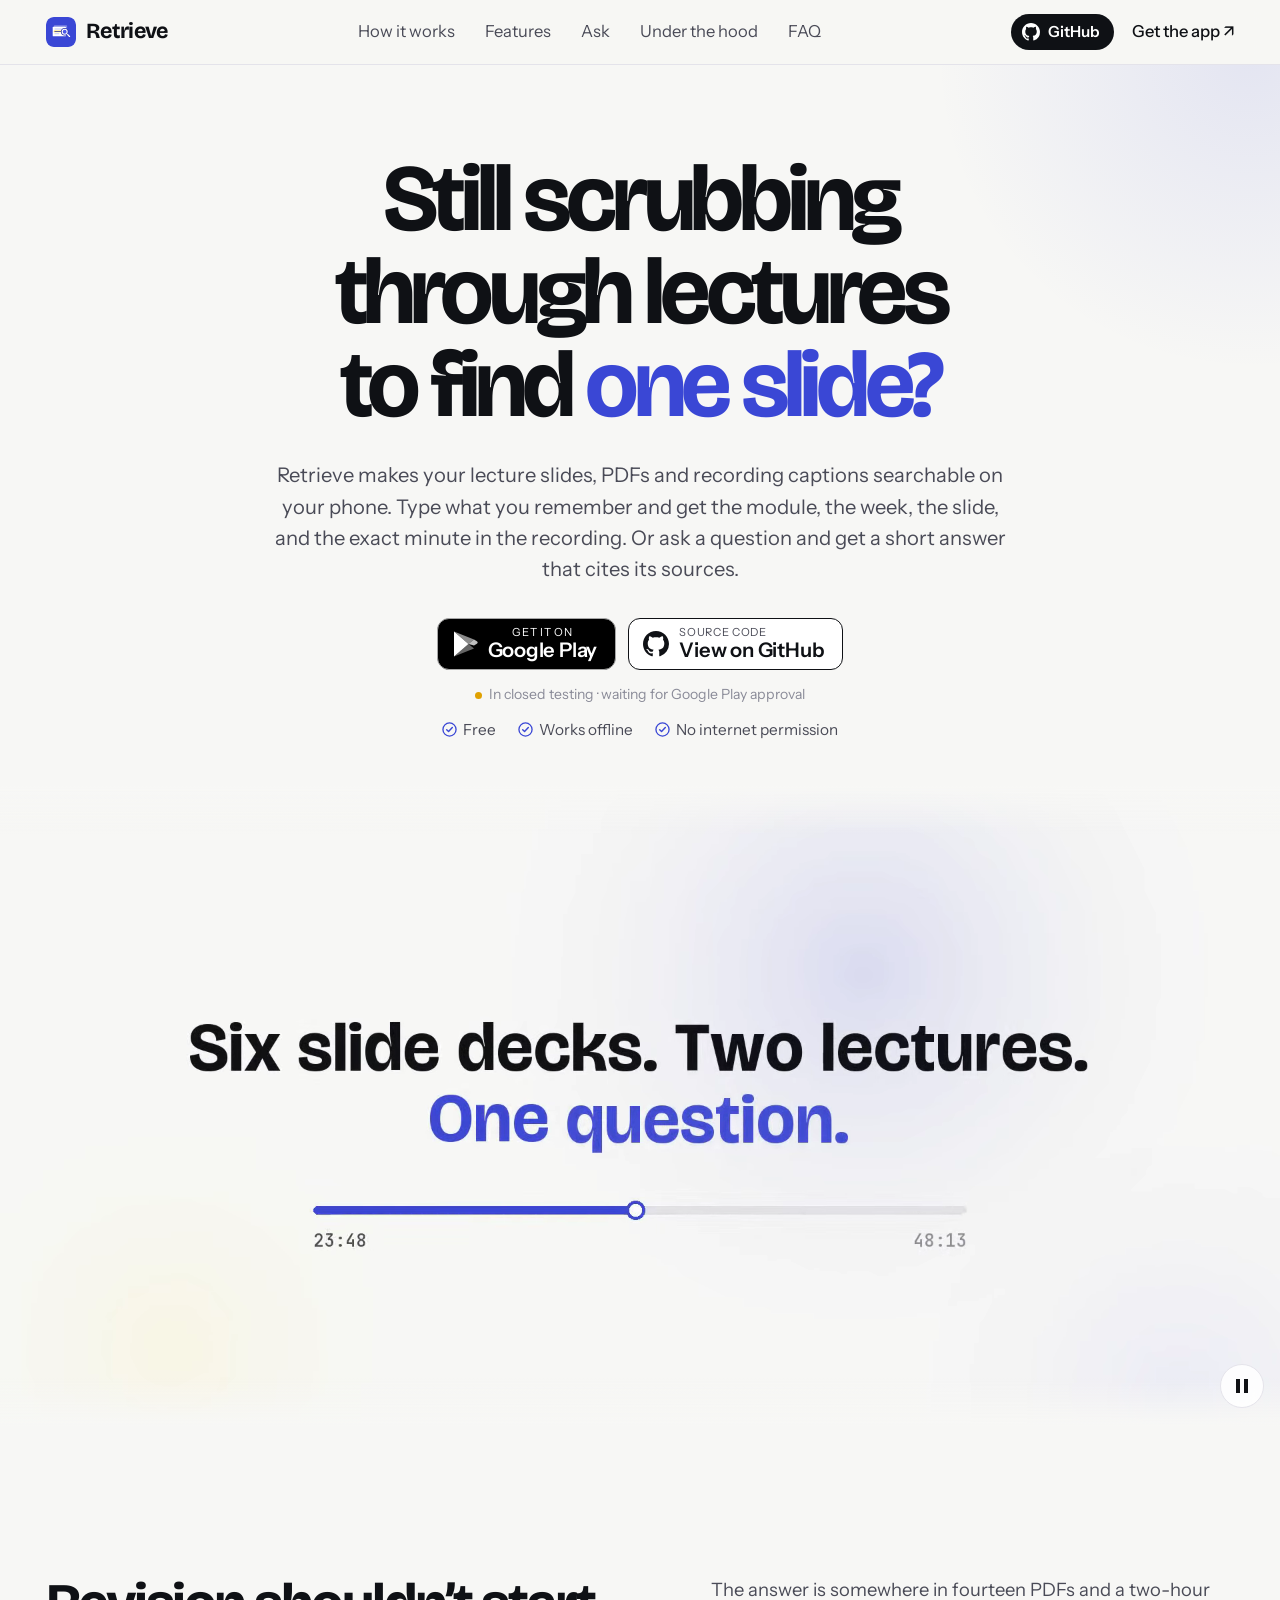
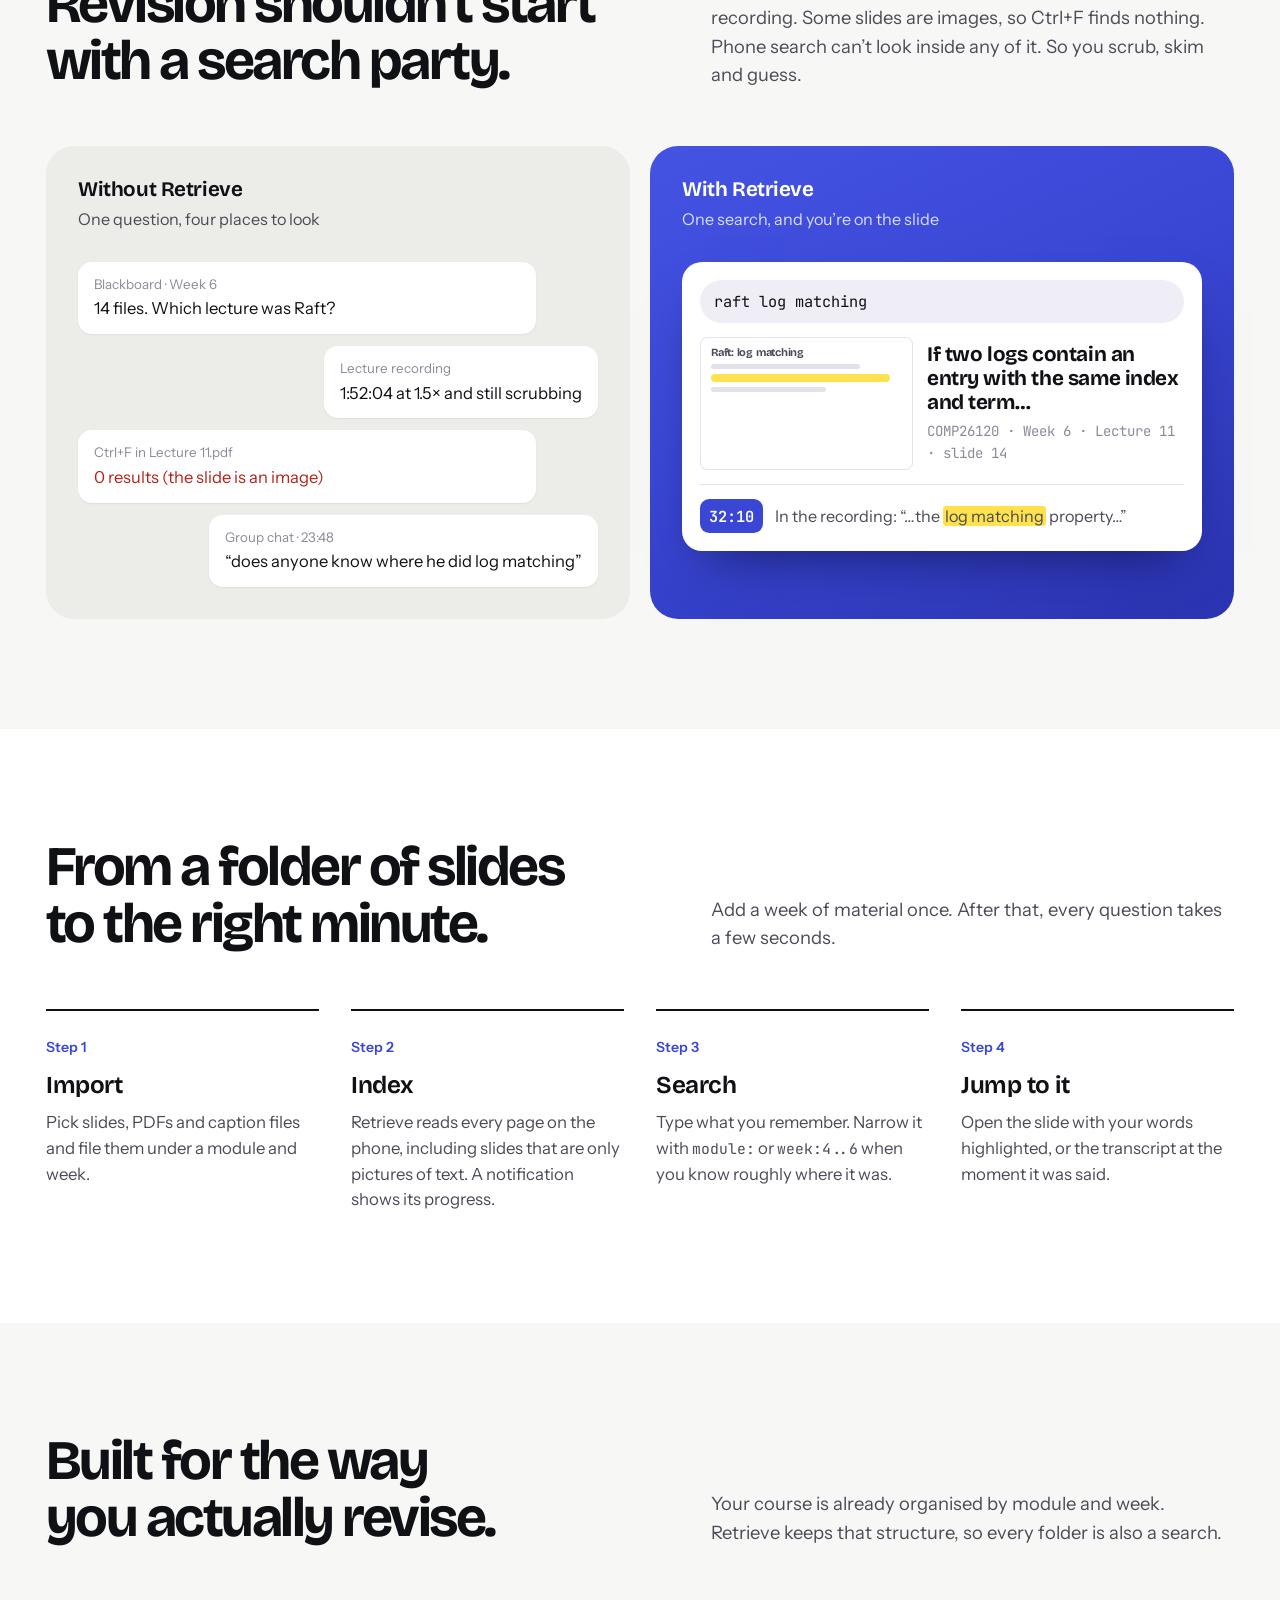
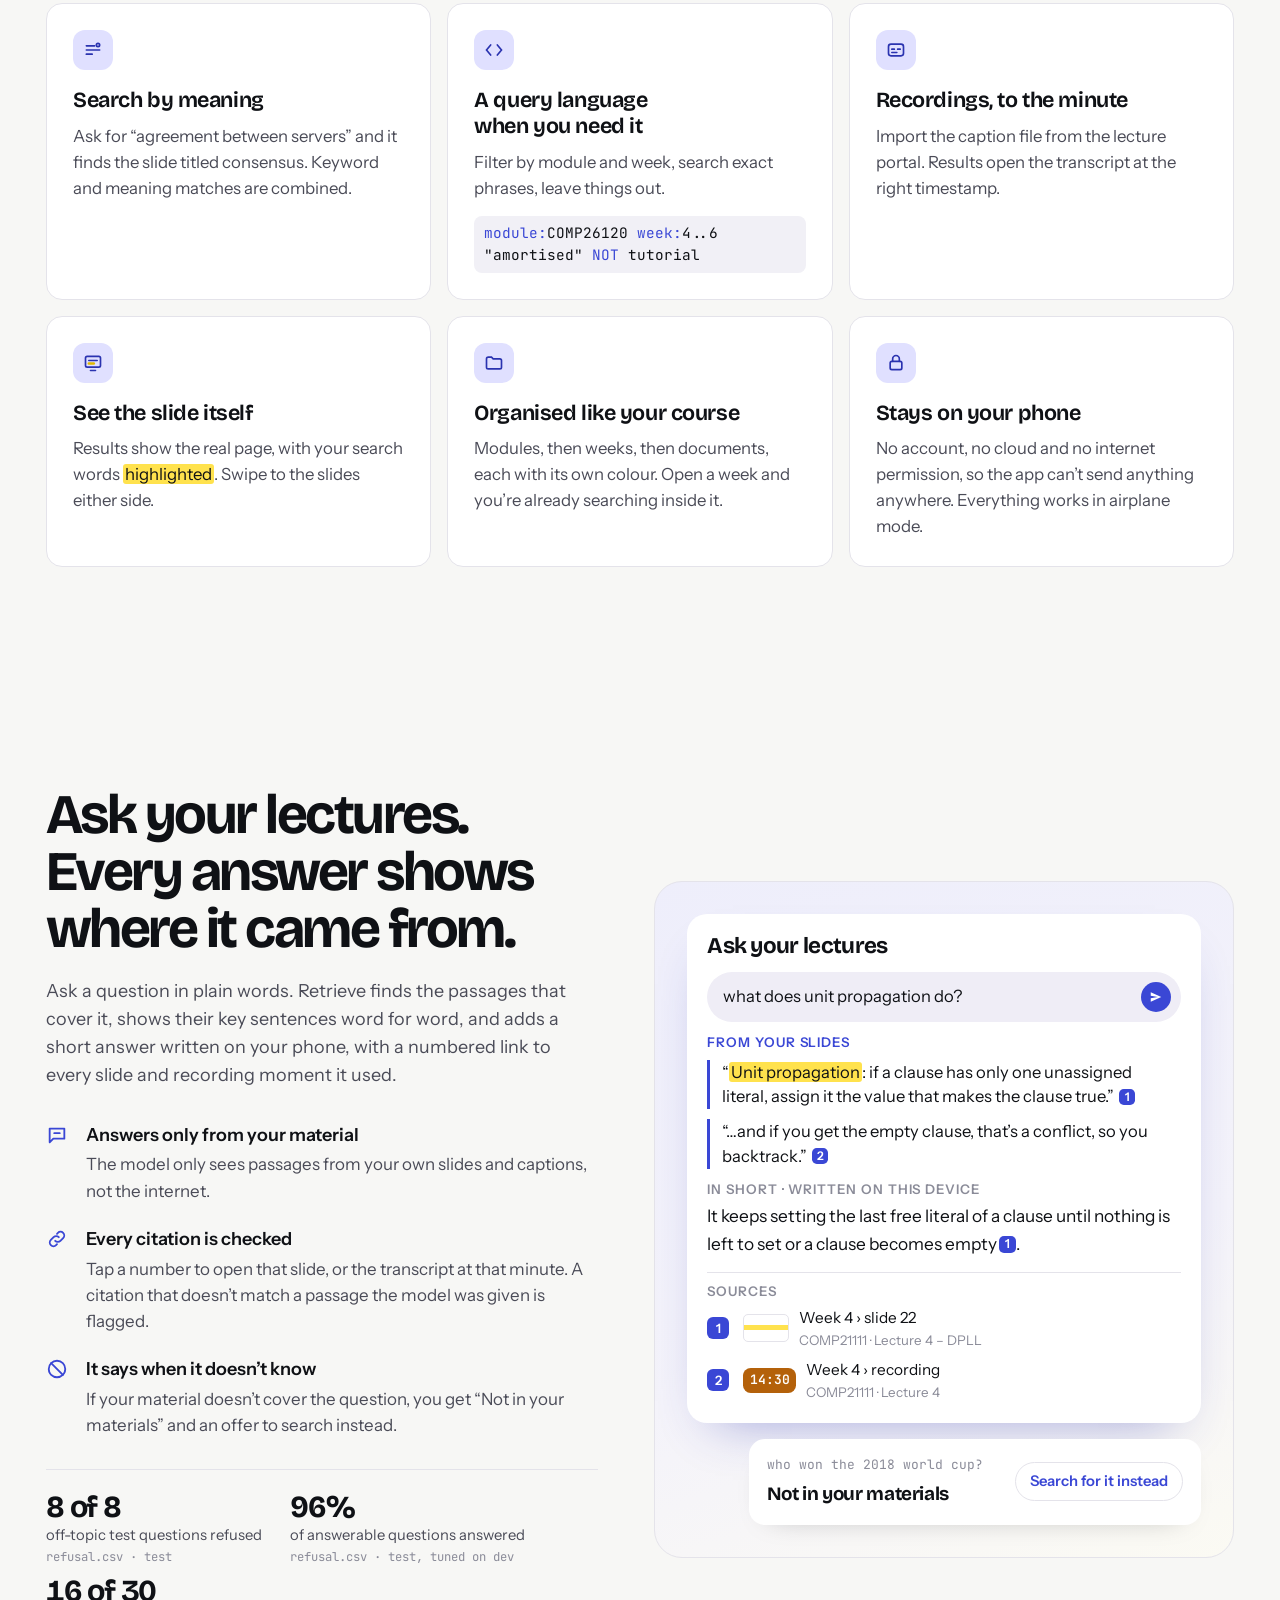
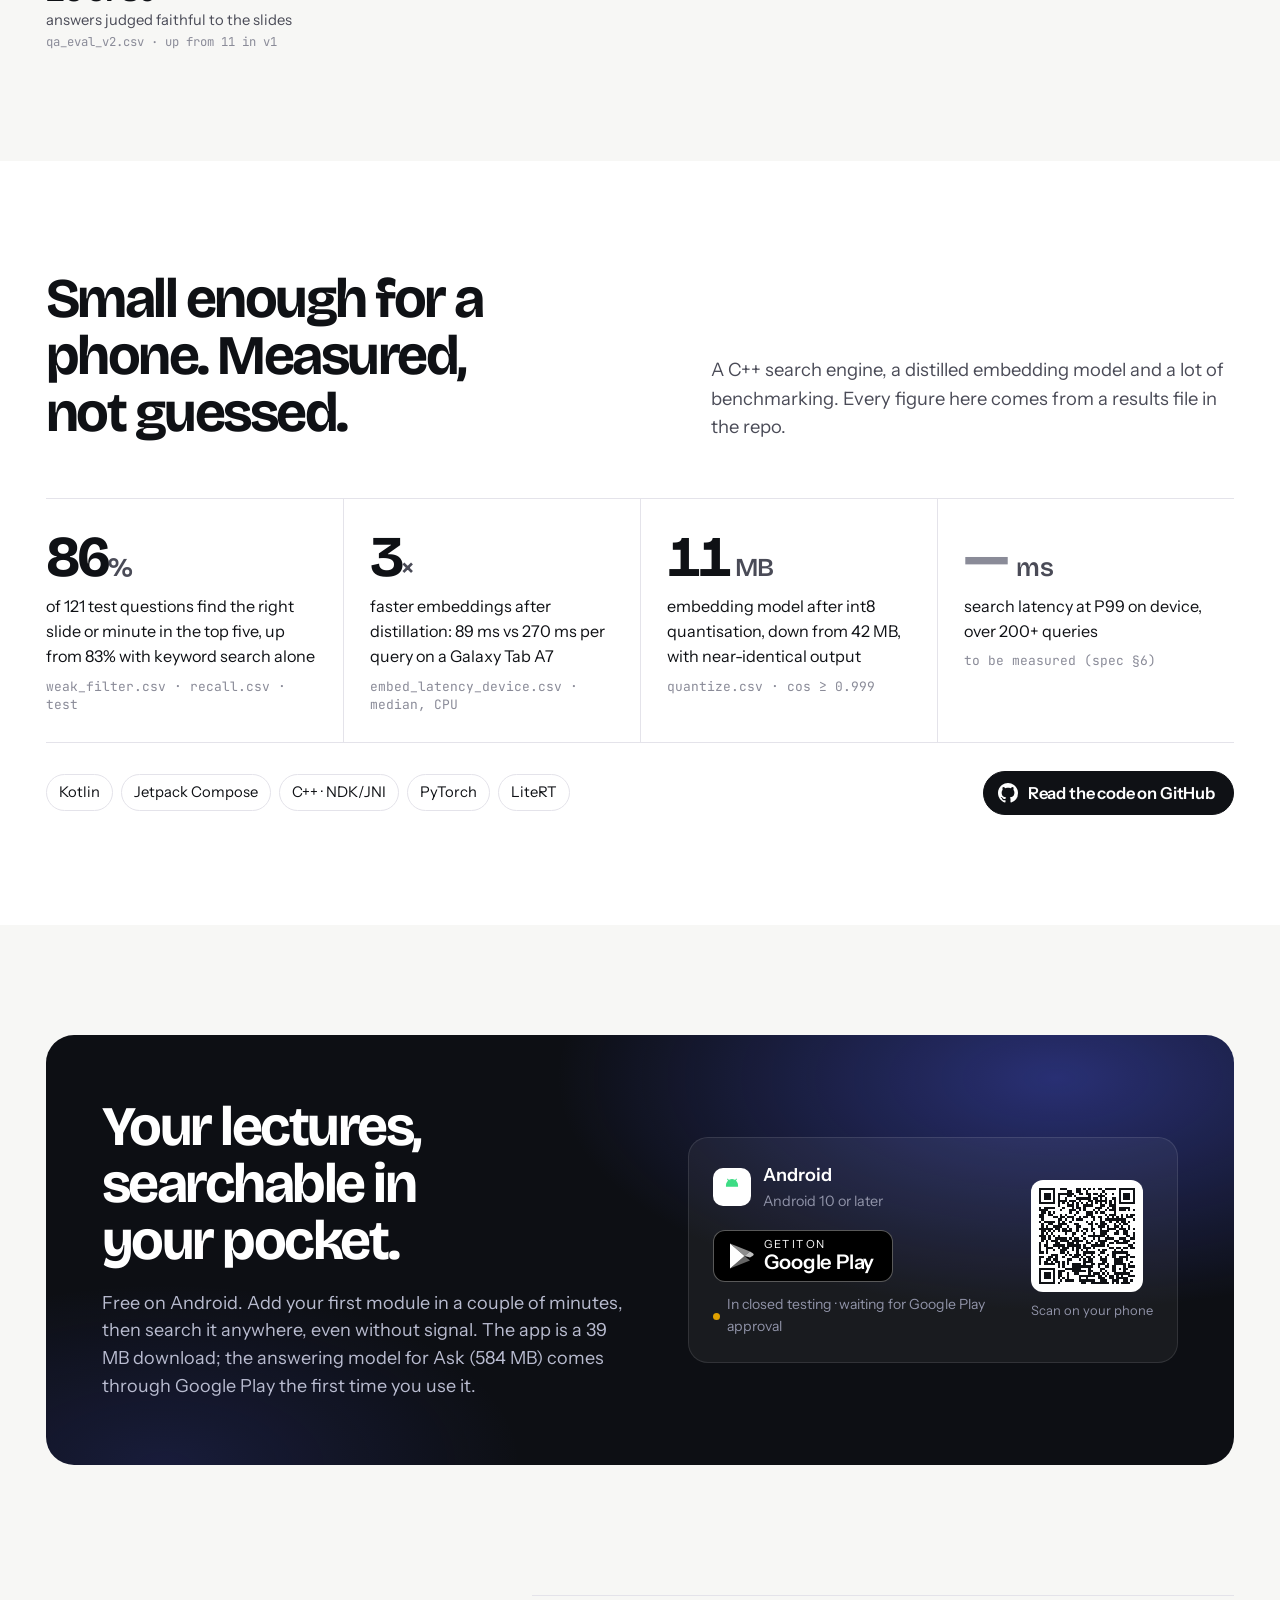
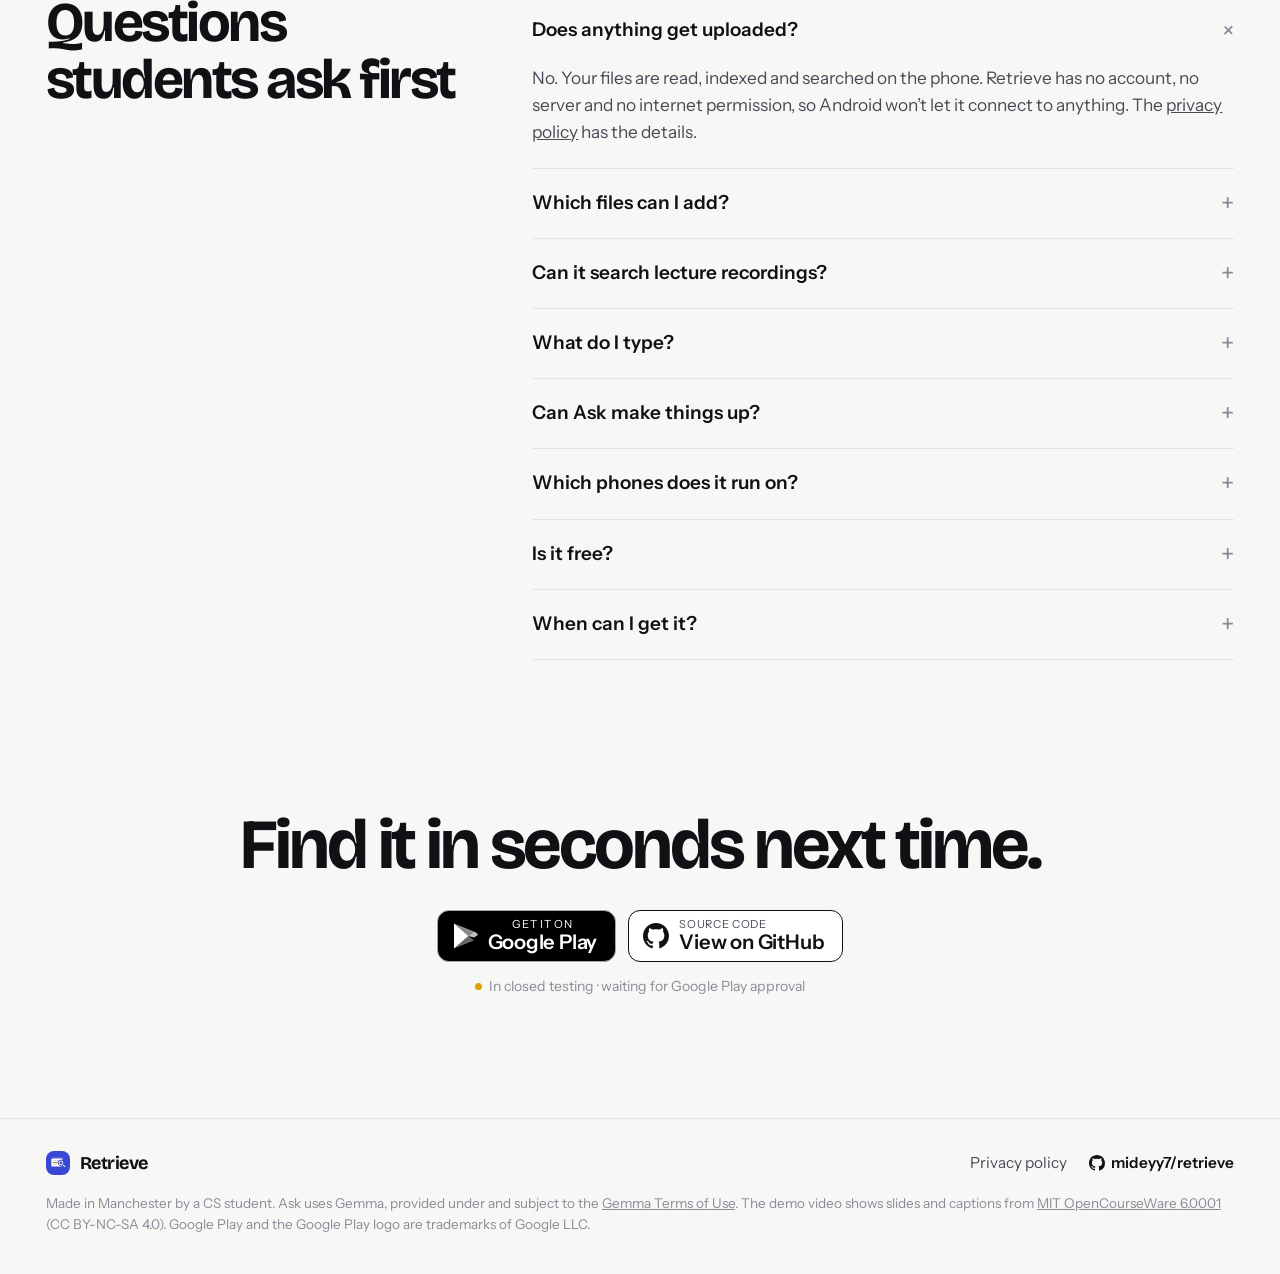
==== commit 7c94036f: "Replace the hero demo with a recorded video and bring the site up to date Full-width demo video reco" ====
--- a/web/index.html
+++ b/web/index.html
@@ -13,7 +13,9 @@
 <meta property="og:site_name" content="Retrieve">
 <meta property="og:title" content="Retrieve: find the slide, not the folder">
 <meta property="og:description" content="Search your lecture slides, PDFs and recordings on your phone. Ask a question and get an answer that links to the slide and the minute.">
-<meta property="og:image" content="/assets/og.png">
+<link rel="canonical" href="https://retrieve-cs9.pages.dev/">
+<meta property="og:url" content="https://retrieve-cs9.pages.dev/">
+<meta property="og:image" content="https://retrieve-cs9.pages.dev/assets/og.png">
 <meta property="og:image:width" content="1200">
 <meta property="og:image:height" content="630">
 <meta name="twitter:card" content="summary_large_image">
@@ -56,6 +58,7 @@
   </symbol>
   <symbol id="tick" viewBox="0 0 16 16"><circle cx="8" cy="8" r="7" fill="none" stroke="currentColor" stroke-width="1.4"/><path d="M5 8.2l2 2 4-4.4" fill="none" stroke="currentColor" stroke-width="1.5" stroke-linecap="round" stroke-linejoin="round"/></symbol>
   <symbol id="playmark" viewBox="0 0 26 28"><path d="M2 1.5l14.5 12.5L2 26.5z" fill="#fff"/><path d="M16.5 14l5.5-4.6 2.5 1.5c1.6 1 1.6 2.2 0 3.2l-2.5 1.5z" fill="#fff" opacity=".75"/><path d="M2 1.5L16.5 14 22 9.4z" fill="#fff" opacity=".55"/><path d="M2 26.5L16.5 14 22 18.6z" fill="#fff" opacity=".4"/></symbol>
+  <symbol id="gh" viewBox="0 0 16 16"><path fill="currentColor" d="M8 0C3.58 0 0 3.58 0 8c0 3.54 2.29 6.53 5.47 7.59.4.07.55-.17.55-.38 0-.19-.01-.82-.01-1.49-2.01.37-2.53-.49-2.69-.94-.09-.23-.48-.94-.82-1.13-.28-.15-.68-.52-.01-.53.63-.01 1.08.58 1.23.82.72 1.21 1.87.87 2.33.66.07-.52.28-.87.51-1.07-1.78-.2-3.64-.89-3.64-3.95 0-.87.31-1.59.82-2.15-.08-.2-.36-1.02.08-2.12 0 0 .67-.21 2.2.82.64-.18 1.32-.27 2-.27.68 0 1.36.09 2 .27 1.53-1.04 2.2-.82 2.2-.82.44 1.1.16 1.92.08 2.12.51.56.82 1.27.82 2.15 0 3.07-1.87 3.75-3.65 3.95.29.25.54.73.54 1.48 0 1.07-.01 1.93-.01 2.2 0 .21.15.46.55.38A8.013 8.013 0 0016 8c0-4.42-3.58-8-8-8z"/></symbol>
   <symbol id="mag" viewBox="0 0 24 24"><circle cx="10.5" cy="10.5" r="6.5" fill="none" stroke="currentColor" stroke-width="2"/><path d="M15.5 15.5L21 21" stroke="currentColor" stroke-width="2" stroke-linecap="round"/></symbol>
 </svg>
 
@@ -69,7 +72,10 @@
       <li><a href="#tech">Under the hood</a></li>
       <li><a href="#faq">FAQ</a></li>
     </ul>
-    <a class="get" href="#download">Get the app ↗</a>
+    <div class="nav-end">
+      <a class="gh-nav" href="https://github.com/mideyy7/retrieve" rel="noopener" aria-label="Retrieve on GitHub"><svg aria-hidden="true"><use href="#gh"/></svg><span>GitHub</span></a>
+      <a class="get" href="#download">Get the app ↗</a>
+    </div>
   </div>
 </header>
 
@@ -84,56 +90,29 @@
           <svg aria-hidden="true"><use href="#playmark"/></svg>
           <span><small>Get it on</small><b>Google Play</b></span>
         </a>
-        <a class="pill" href="#how">See how it works</a>
-      </div>
+        <a class="gh-btn" href="https://github.com/mideyy7/retrieve" rel="noopener">
+          <svg aria-hidden="true"><use href="#gh"/></svg>
+          <span><small>Source code</small><b>View on GitHub</b></span>
+        </a>
+      </div>
+      <p class="avail"><i></i>In closed testing · waiting for Google Play approval</p>
       <ul class="ticks">
         <li><svg aria-hidden="true"><use href="#tick"/></svg>Free</li>
         <li><svg aria-hidden="true"><use href="#tick"/></svg>Works offline</li>
-        <li><svg aria-hidden="true"><use href="#tick"/></svg>Nothing leaves your phone</li>
+        <li><svg aria-hidden="true"><use href="#tick"/></svg>No internet permission</li>
       </ul>
 
-      <div class="frame" role="img" aria-label="Demo: searching 'raft log matching' finds COMP26120 week 6 slide 14 and minute 32:10 of the lecture recording">
-        <div class="floater f-left" aria-hidden="true">
-          <h4>Lecture recording</h4>
-          <div style="color:var(--ink);font-weight:600">COMP26120 · Week 6</div>
-          <div class="scrub"></div>
-          <div class="scrub-t"><span>32:10</span><span>1:52:04</span></div>
-        </div>
-        <div class="stage" aria-hidden="true">
-          <div class="phone">
-            <div class="screen">
-              <div class="sbar"><span>9:41</span><span>✈︎ 100%</span></div>
-              <div class="appbar">Search</div>
-              <div class="search"><svg><use href="#mag"/></svg><span id="typed"></span><span class="caret"></span></div>
-              <div class="results hide" id="results">
-                <div class="hit">
-                  <div class="slide">
-                    <div class="t">Raft: log matching</div>
-                    <div class="ln" style="width:80%"></div>
-                    <div class="ln m" style="width:92%"></div>
-                    <div class="ln" style="width:64%"></div>
-                    <div class="ln" style="width:72%"></div>
-                  </div>
-                  <div class="meta"><span class="badge">COMP26120</span>Week 6 · slide 14<span class="why">Matches your words</span></div>
-                </div>
-                <div class="hit rec">
-                  <span class="ts">32:10</span>
-                  <p>“…so the <mark>log matching</mark> property says if two logs agree on an index and term…”</p>
-                </div>
-              </div>
-            </div>
-          </div>
-        </div>
-        <div class="floater f-right" aria-hidden="true">
-          <h4>Week 6 folder</h4>
-          <div class="files">
-            <div>Lecture 11 – Raft.pdf <span>48 pp</span></div>
-            <div>Lecture 12 – Paxos.pdf <span>52 pp</span></div>
-            <div>Tutorial 6.pdf <span>6 pp</span></div>
-            <div style="color:var(--faint)">+ 11 more</div>
-          </div>
-        </div>
-      </div>
+    </div>
+    <div class="hero-video">
+      <video class="v-wide" aria-label="Demo of Retrieve on a tablet, with MIT OpenCourseWare slides: a search in plain words finds the right slide in 121 ms, the slide opens with the words highlighted, a question about dictionaries jumps to 37:02 in the lecture recording, a filtered search narrows to week 6, and Ask answers with the key sentences and their slides." muted loop playsinline preload="none" poster="assets/video/hero-wide-poster.jpg" width="1920" height="960">
+        <source src="assets/video/hero-wide.mp4" type="video/mp4">
+        <source src="assets/video/hero-wide.webm" type="video/webm">
+      </video>
+      <video class="v-tall" aria-label="Demo of Retrieve on a tablet, with MIT OpenCourseWare slides: a search in plain words finds the right slide in 121 ms, the slide opens with the words highlighted, a question about dictionaries jumps to 37:02 in the lecture recording, a filtered search narrows to week 6, and Ask answers with the key sentences and their slides." muted loop playsinline preload="none" poster="assets/video/hero-tall-poster.jpg" width="1080" height="1350">
+        <source src="assets/video/hero-tall.mp4" type="video/mp4">
+        <source src="assets/video/hero-tall.webm" type="video/webm">
+      </video>
+      <button class="vid-toggle" type="button" aria-label="Pause the demo video" hidden><span class="i-pause"></span></button>
     </div>
   </div>
 
@@ -188,7 +167,7 @@
       </div>
       <div class="steps rv">
         <div class="step"><small>Step 1</small><h3>Import</h3><p>Pick slides, PDFs and caption files and file them under a module and week.</p></div>
-        <div class="step"><small>Step 2</small><h3>Index</h3><p>Retrieve reads every page on the phone, including slides that are only pictures of text.</p></div>
+        <div class="step"><small>Step 2</small><h3>Index</h3><p>Retrieve reads every page on the phone, including slides that are only pictures of text. A notification shows its progress.</p></div>
         <div class="step"><small>Step 3</small><h3>Search</h3><p>Type what you remember. Narrow it with <code>module:</code> or <code>week:4..6</code> when you know roughly where it was.</p></div>
         <div class="step"><small>Step 4</small><h3>Jump to it</h3><p>Open the slide with your words highlighted, or the transcript at the moment it was said.</p></div>
       </div>
@@ -232,7 +211,7 @@
         <div class="feat">
           <div class="ic"><svg viewBox="0 0 24 24" fill="none" stroke="currentColor" stroke-width="2" stroke-linecap="round"><rect x="5" y="10" width="14" height="10" rx="2"/><path d="M8 10V7a4 4 0 018 0v3"/></svg></div>
           <h3>Stays on your phone</h3>
-          <p>No account and no cloud. Indexing and search run on the device, and it works in airplane mode.</p>
+          <p>No account, no cloud and no internet permission, so the app can’t send anything anywhere. Everything works in airplane mode.</p>
         </div>
       </div>
     </div>
@@ -243,7 +222,7 @@
     <div class="wrap ask-grid">
       <div class="rv">
         <h2>Ask your lectures. Every answer shows where it came from.</h2>
-        <p style="margin:20px 0 32px;max-width:48ch">Ask a question in plain words. Retrieve finds the passages that cover it and writes a short answer from them on your phone, with a numbered link to every slide and recording moment it used.</p>
+        <p style="margin:20px 0 32px;max-width:48ch">Ask a question in plain words. Retrieve finds the passages that cover it, shows their key sentences word for word, and adds a short answer written on your phone, with a numbered link to every slide and recording moment it used.</p>
         <ul class="ask-points">
           <li><svg viewBox="0 0 24 24" fill="none" stroke="currentColor" stroke-width="2" stroke-linecap="round" stroke-linejoin="round"><path d="M4 5h16v11H8l-4 4z"/><path d="M9 10h6"/></svg><div><b>Answers only from your material</b><p>The model only sees passages from your own slides and captions, not the internet.</p></div></li>
           <li><svg viewBox="0 0 24 24" fill="none" stroke="currentColor" stroke-width="2" stroke-linecap="round" stroke-linejoin="round"><path d="M10 14a4 4 0 005.7 0l3-3a4 4 0 00-5.7-5.7l-1 1"/><path d="M14 10a4 4 0 00-5.7 0l-3 3a4 4 0 005.7 5.7l1-1"/></svg><div><b>Every citation is checked</b><p>Tap a number to open that slide, or the transcript at that minute. A citation that doesn’t match a passage the model was given is flagged.</p></div></li>
@@ -252,20 +231,23 @@
         <div class="ask-proof">
           <div><strong>8 of 8</strong><span>off-topic test questions refused</span><span class="src">refusal.csv · test</span></div>
           <div><strong>96%</strong><span>of answerable questions answered</span><span class="src">refusal.csv · test, tuned on dev</span></div>
-          <div><strong class="tbd">— of 30</strong><span>answers judged faithful</span><span class="src">qa_eval.csv · being judged</span></div>
-        </div>
-      </div>
-      <div class="ask-demo rv" role="img" aria-label="Ask screen: an answer about unit propagation citing COMP21111 week 4 slide 22 and a recording at 14:30, and a refusal for an off-topic question">
+          <div><strong>16 of 30</strong><span>answers judged faithful to the slides</span><span class="src">qa_eval_v2.csv · up from 11 in v1</span></div>
+        </div>
+      </div>
+      <div class="ask-demo rv" role="img" aria-label="Ask screen: key sentences quoted from COMP21111 week 4 slide 22 and the week 4 recording at 14:30, a one-sentence answer, and a refusal for an off-topic question">
         <div class="ask-card" aria-hidden="true">
           <div class="t">Ask your lectures</div>
           <div class="ask-in"><span>what does unit propagation do?</span><i><svg viewBox="0 0 24 24" fill="currentColor"><path d="M3 20l18-8L3 4v6l12 2-12 2z"/></svg></i></div>
-          <div class="ask-ans">When a clause has only one unassigned literal left, unit propagation sets that literal so the clause is true<span class="cn">1</span>. DPLL repeats this after every decision, and an empty clause means a conflict<span class="cn">2</span>.</div>
-          <div class="ask-time">On this device: first word after — s · — tokens/s</div>
+          <div class="ks">
+            <h5>From your slides</h5>
+            <p>“<mark>Unit propagation</mark>: if a clause has only one unassigned literal, assign it the value that makes the clause true.” <span class="cn">1</span></p>
+            <p>“…and if you get the empty clause, that’s a conflict, so you backtrack.” <span class="cn">2</span></p>
+          </div>
+          <div class="ask-ans"><span class="lbl">In short · written on this device</span>It keeps setting the last free literal of a clause until nothing is left to set or a clause becomes empty<span class="cn">1</span>.</div>
           <div class="srcs">
             <h5>Sources</h5>
             <div class="src-row"><span class="num">1</span><span class="thumb"></span><div>Week 4 › slide 22<small>COMP21111 · Lecture 4 – DPLL</small></div></div>
-            <div class="src-row"><span class="num">2</span><span class="ts">14:30</span><div>Week 4 › recording<small>“…and if you get the empty clause, that’s a conflict…”</small></div></div>
-            <div class="src-row uncited"><span class="num">3</span><span class="thumb"></span><div>Week 3 › slide 9<small>Read but not cited</small></div></div>
+            <div class="src-row"><span class="num">2</span><span class="ts">14:30</span><div>Week 4 › recording<small>COMP21111 · Lecture 4</small></div></div>
           </div>
         </div>
         <div class="refuse" aria-hidden="true">
@@ -286,8 +268,8 @@
       <div class="stats rv">
         <div class="stat">
           <div class="n">86<small>%</small></div>
-          <p>of 101 slide questions find the right page in the top five, up from 81% with keyword search alone</p>
-          <div class="src">recall.csv · hybrid vs BM25 · test:slides</div>
+          <p>of 121 test questions find the right slide or minute in the top five, up from 83% with keyword search alone</p>
+          <div class="src">weak_filter.csv · recall.csv · test</div>
         </div>
         <div class="stat">
           <div class="n">3<small>×</small></div>
@@ -307,7 +289,7 @@
       </div>
       <div class="stack rv">
         <span>Kotlin</span><span>Jetpack Compose</span><span>C++ · NDK/JNI</span><span>PyTorch</span><span>LiteRT</span>
-        <a href="https://github.com/mideyy7/retrieve" rel="noopener">Read the code on GitHub ↗</a>
+        <a class="gh-btn gh-sm" href="https://github.com/mideyy7/retrieve" rel="noopener"><svg aria-hidden="true"><use href="#gh"/></svg><b>Read the code on GitHub</b></a>
       </div>
     </div>
   </section>
@@ -318,7 +300,7 @@
       <div class="dl rv">
         <div>
           <h2>Your lectures, searchable in your pocket.</h2>
-          <p>Free on Android. Add your first module in a couple of minutes, then search it anywhere, even without signal.</p>
+          <p>Free on Android. Add your first module in a couple of minutes, then search it anywhere, even without signal. The app is a 39 MB download; the answering model for Ask (584 MB) comes through Google Play the first time you use it.</p>
         </div>
         <div class="dl-tile">
           <div>
@@ -330,6 +312,7 @@
               <svg aria-hidden="true"><use href="#playmark"/></svg>
               <span><small>Get it on</small><b>Google Play</b></span>
             </a>
+            <p class="avail on-dark"><i></i>In closed testing · waiting for Google Play approval</p>
           </div>
           <div class="qr-wrap">
             <div class="qr"><img src="assets/qr-play.svg" width="96" height="96" alt="QR code that opens Retrieve on Google Play"></div>
@@ -345,13 +328,14 @@
     <div class="wrap faq">
       <h2 class="rv">Questions students ask first</h2>
       <div class="list rv">
-        <details open><summary>Does anything get uploaded?</summary><p>No. Your files are read, indexed and searched on the phone. Retrieve has no account and no server, and search works in airplane mode. The <a href="privacy.html">privacy policy</a> has the details.</p></details>
+        <details open><summary>Does anything get uploaded?</summary><p>No. Your files are read, indexed and searched on the phone. Retrieve has no account, no server and no internet permission, so Android won’t let it connect to anything. The <a href="privacy.html">privacy policy</a> has the details.</p></details>
         <details><summary>Which files can I add?</summary><p>PDF slides and documents, and WebVTT caption files (.vtt) from your lecture recording portal. Slides that are only images are read with on-device text recognition.</p></details>
         <details><summary>Can it search lecture recordings?</summary><p>Yes, through their caption files. Each 30 seconds of captions becomes a search result, so you land on the right minute. It doesn’t transcribe audio itself.</p></details>
         <details><summary>What do I type?</summary><p>Whatever you remember, in your own words. If you know roughly where it was, add filters like <code>module:COMP26120</code> or <code>week:4..6</code>. The search tips in the app use your own module codes as examples.</p></details>
-        <details><summary>Can Ask make things up?</summary><p>It can get things wrong, like any language model, which is why every sentence links to its source. It only sees passages from your own material, citations that don’t match those passages are flagged, and when nothing relevant is found it says “Not in your materials” instead of guessing.</p></details>
-        <details><summary>Which phones does it run on?</summary><p>Search runs on Android 10 or later, even on a 3 GB tablet. Ask runs a language model (Gemma 3 1B) on the phone, so it needs a more recent phone with more memory. The model (about 580 MB) downloads the first time you open Ask, and after that it works offline too.</p></details>
+        <details><summary>Can Ask make things up?</summary><p>The short answer can, like any language model, so Ask puts the key sentences from your slides first, copied word for word, and links every sentence to its source. It only sees passages from your own material, citations that don’t match those passages are flagged, and when nothing relevant is found it says “Not in your materials” instead of guessing.</p></details>
+        <details><summary>Which phones does it run on?</summary><p>Android 10 or later. Search is quick even on a 3 GB tablet. Ask runs a language model (Gemma 3 1B) on the phone: it works on that tablet too, but takes about 20 seconds to start writing, so a phone with more memory and a newer chip is a better fit. The model (584 MB) downloads through Google Play the first time you open Ask, and after that it works offline.</p></details>
         <details><summary>Is it free?</summary><p>Yes. There are no ads, subscriptions or in-app purchases.</p></details>
+        <details><summary>When can I get it?</summary><p>Retrieve is in closed testing on Google Play and waiting for Google’s approval. The download links on this page will work as soon as it’s public.</p></details>
       </div>
     </div>
   </section>
@@ -364,7 +348,12 @@
           <svg aria-hidden="true"><use href="#playmark"/></svg>
           <span><small>Get it on</small><b>Google Play</b></span>
         </a>
-      </div>
+        <a class="gh-btn" href="https://github.com/mideyy7/retrieve" rel="noopener">
+          <svg aria-hidden="true"><use href="#gh"/></svg>
+          <span><small>Source code</small><b>View on GitHub</b></span>
+        </a>
+      </div>
+      <p class="avail"><i></i>In closed testing · waiting for Google Play approval</p>
     </div>
   </div>
 </main>
@@ -373,9 +362,9 @@
   <div class="wrap">
     <div class="foot">
       <a class="logo" href="#top" style="font-size:1rem"><svg aria-hidden="true" style="width:24px;height:24px"><use href="#logo"/></svg>Retrieve</a>
-      <nav><a href="privacy.html">Privacy policy</a><a href="https://github.com/mideyy7/retrieve" rel="noopener">GitHub</a></nav>
-    </div>
-    <p class="tm">Made in Manchester by a CS student. Google Play and the Google Play logo are trademarks of Google LLC.</p>
+      <nav><a href="privacy.html">Privacy policy</a><a class="gh-foot" href="https://github.com/mideyy7/retrieve" rel="noopener"><svg aria-hidden="true"><use href="#gh"/></svg>mideyy7/retrieve</a></nav>
+    </div>
+    <p class="tm">Made in Manchester by a CS student. Ask uses Gemma, provided under and subject to the <a href="https://ai.google.dev/gemma/terms" rel="noopener">Gemma Terms of Use</a>. The demo video shows slides and captions from <a href="https://ocw.mit.edu/courses/6-0001-introduction-to-computer-science-and-programming-in-python-fall-2016/" rel="noopener">MIT OpenCourseWare 6.0001</a> (CC BY-NC-SA 4.0). Google Play and the Google Play logo are trademarks of Google LLC.</p>
   </div>
 </footer>
 </body>
--- a/web/assets/styles.css
+++ b/web/assets/styles.css
@@ -293,3 +293,57 @@
 .notfound .code { font-family: var(--mono); color: var(--brand); background: var(--brand-soft); padding: 6px 12px; border-radius: 999px; font-size: .85rem; }
 .notfound h1 { font-size: clamp(2.4rem, 7vw, 4rem); letter-spacing: -0.05em; }
 .notfound .pill { margin-top: 8px; }
+
+/* header: GitHub + get the app */
+.nav-end { display: flex; align-items: center; gap: 18px; }
+.gh-nav { display: inline-flex; align-items: center; gap: 8px; height: 36px; padding: 0 14px 0 11px; border-radius: 999px; background: var(--ink); color: #fff; text-decoration: none; font-size: .85rem; font-weight: 600; transition: transform .15s ease; }
+.gh-nav:hover { transform: translateY(-1px); }
+.gh-nav svg { width: 18px; height: 18px; }
+@media (max-width: 420px) { .gh-nav span { display: none; } .gh-nav { padding: 0 9px; } }
+
+/* GitHub button: same size and shape as the Play badge so they read as a pair */
+.gh-btn { display: inline-flex; align-items: center; gap: 10px; height: 52px; padding: 0 18px 0 14px; border-radius: 12px; background: var(--surface); color: var(--ink); text-decoration: none; border: 1.5px solid var(--ink); transition: transform .15s ease, box-shadow .15s ease; }
+.gh-btn:hover { transform: translateY(-1px); box-shadow: 0 6px 18px -8px rgba(15,17,21,.35); }
+.gh-btn svg { width: 26px; height: 26px; flex: none; }
+.gh-btn span { display: grid; line-height: 1.05; text-align: left; }
+.gh-btn small { font-size: .62rem; letter-spacing: .06em; text-transform: uppercase; color: var(--muted); }
+.gh-btn b { font: 600 1.12rem/1.1 var(--body); letter-spacing: -0.01em; }
+.gh-btn.gh-sm { height: 44px; border-radius: 999px; padding: 0 18px 0 14px; background: var(--ink); color: #fff; margin-left: auto; }
+.gh-btn.gh-sm svg { width: 20px; height: 20px; }
+.gh-btn.gh-sm b { font-size: .92rem; }
+@media (max-width: 480px) { .gh-btn.gh-sm { margin-left: 0; } }
+.gh-foot { display: inline-flex; align-items: center; gap: 6px; font-weight: 600; color: var(--ink); }
+.gh-foot svg { width: 16px; height: 16px; }
+.tm a { color: inherit; }
+
+/* availability note: small, next to the Play badge */
+.avail { display: flex; align-items: center; justify-content: center; gap: 7px; margin-top: 14px; font-size: .78rem; color: var(--faint); }
+.avail i { width: 7px; height: 7px; border-radius: 50%; background: #E0A100; flex: none; }
+.avail.on-dark { justify-content: flex-start; color: #9093A8; margin-top: 12px; }
+.hero .avail + .ticks { margin-top: 12px; }
+
+/* Ask mock: key sentences first */
+.ks { display: grid; gap: 10px; }
+.ks h5, .ask-ans .lbl { margin: 0; font: 600 .74rem/1 var(--body); text-transform: uppercase; letter-spacing: .07em; }
+.ks h5 { color: var(--brand); }
+.ks p { border-left: 3px solid var(--brand); padding-left: 12px; color: var(--ink); font-size: .92rem; line-height: 1.5; }
+.ks mark { background: var(--mark); color: inherit; border-radius: 3px; padding: 0 2px; }
+.ask-ans .lbl { display: block; color: var(--faint); margin-bottom: 6px; }
+
+/* hero video: full bleed, edge to edge. The video's own background is the page colour,
+   so there is no frame; the top and bottom fade into the page. */
+.hero-video { position: relative; margin-top: 44px; width: 100%; line-height: 0; }
+.hero-video video { display: block; width: 100%; height: auto; max-width: none; background: var(--bg); }
+.hero-video .v-tall { display: none; }
+.hero-video::before, .hero-video::after { content: ""; position: absolute; left: 0; right: 0; height: 48px; pointer-events: none; z-index: 1; }
+.hero-video::before { top: 0; background: linear-gradient(var(--bg), rgba(247,247,245,0)); }
+.hero-video::after { bottom: 0; background: linear-gradient(rgba(247,247,245,0), var(--bg)); }
+.vid-toggle { position: absolute; z-index: 2; right: max(16px, env(safe-area-inset-right, 0px)); bottom: 18px; width: 44px; height: 44px; border-radius: 50%; border: 1px solid var(--line); background: rgba(255,255,255,.85); backdrop-filter: blur(8px); -webkit-backdrop-filter: blur(8px); display: grid; place-items: center; cursor: pointer; color: var(--ink); }
+.vid-toggle:hover { background: #fff; }
+.i-pause { width: 12px; height: 14px; border-left: 4px solid currentColor; border-right: 4px solid currentColor; box-sizing: border-box; }
+.i-play { width: 0; height: 0; border-left: 13px solid currentColor; border-top: 8px solid transparent; border-bottom: 8px solid transparent; margin-left: 3px; }
+@media (max-width: 700px) {
+  .hero-video .v-wide { display: none; }
+  .hero-video .v-tall { display: block; }
+  .hero-video { margin-top: 32px; }
+}
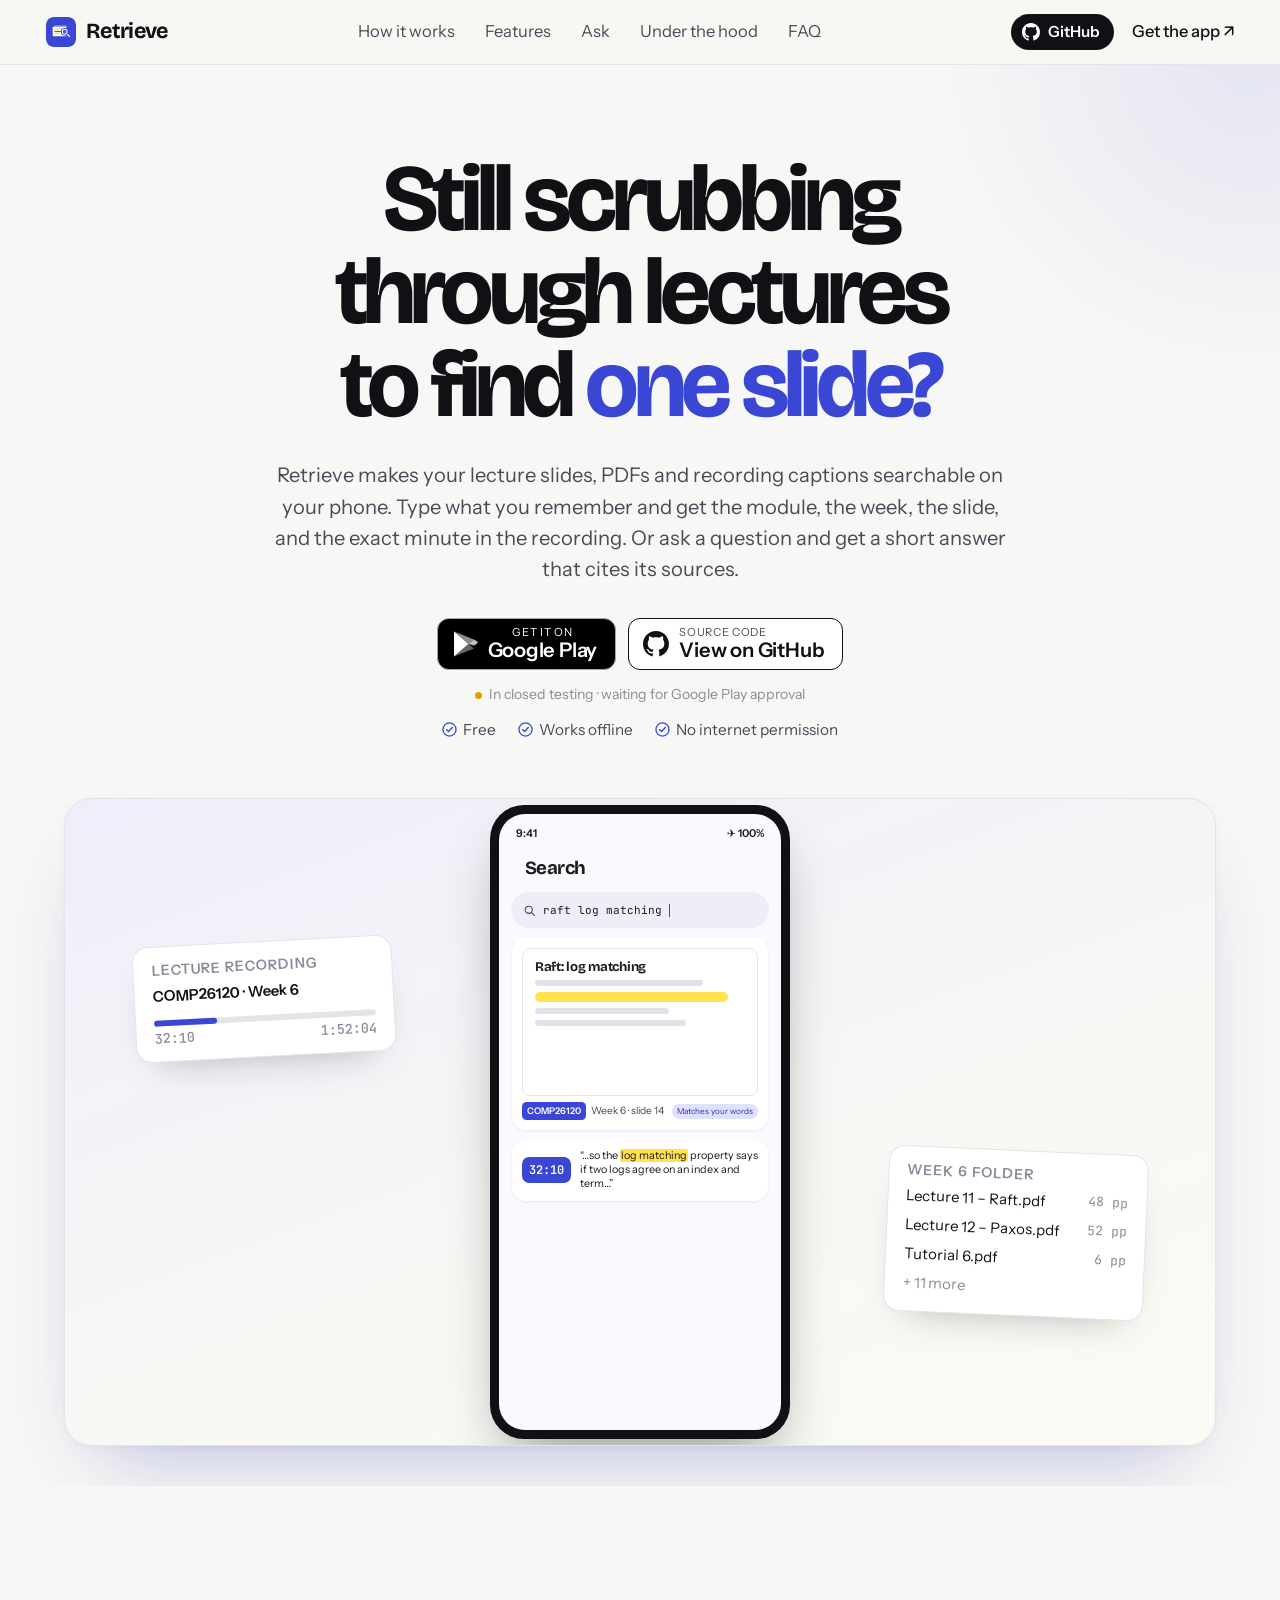
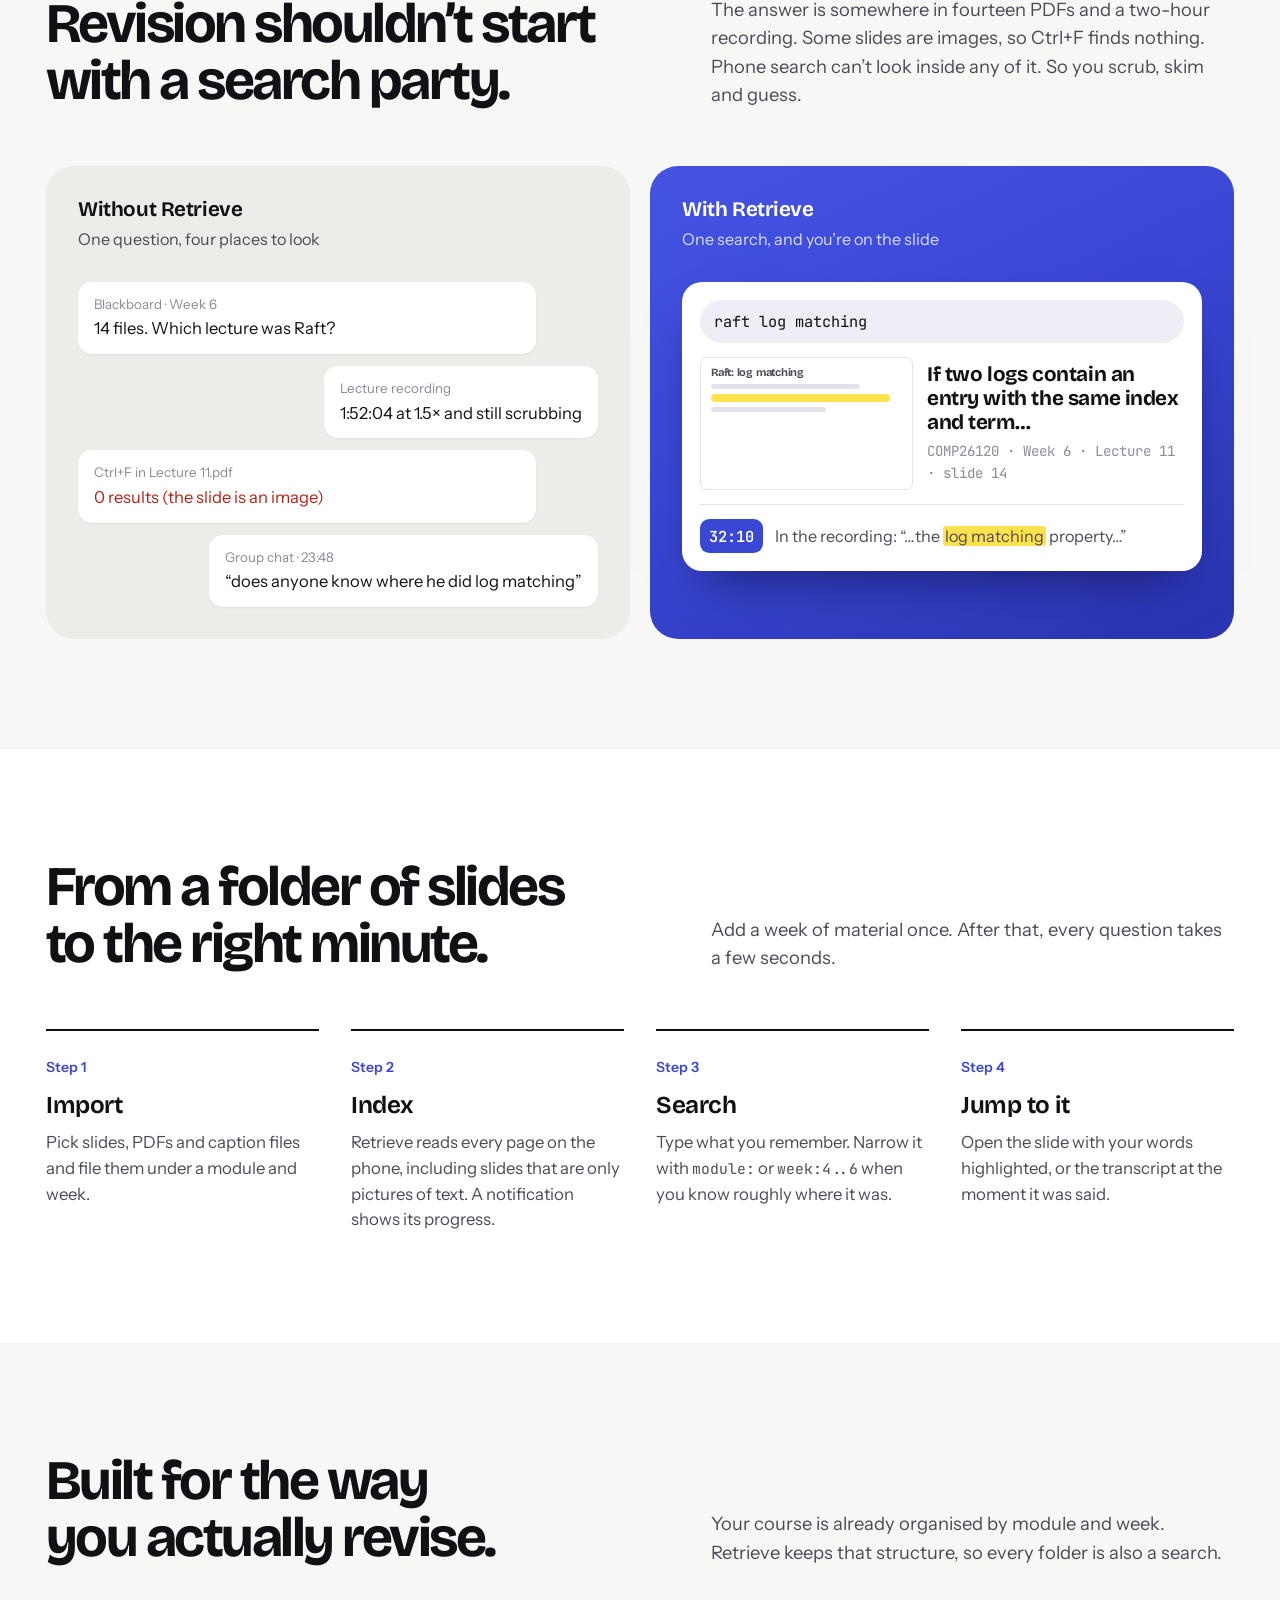
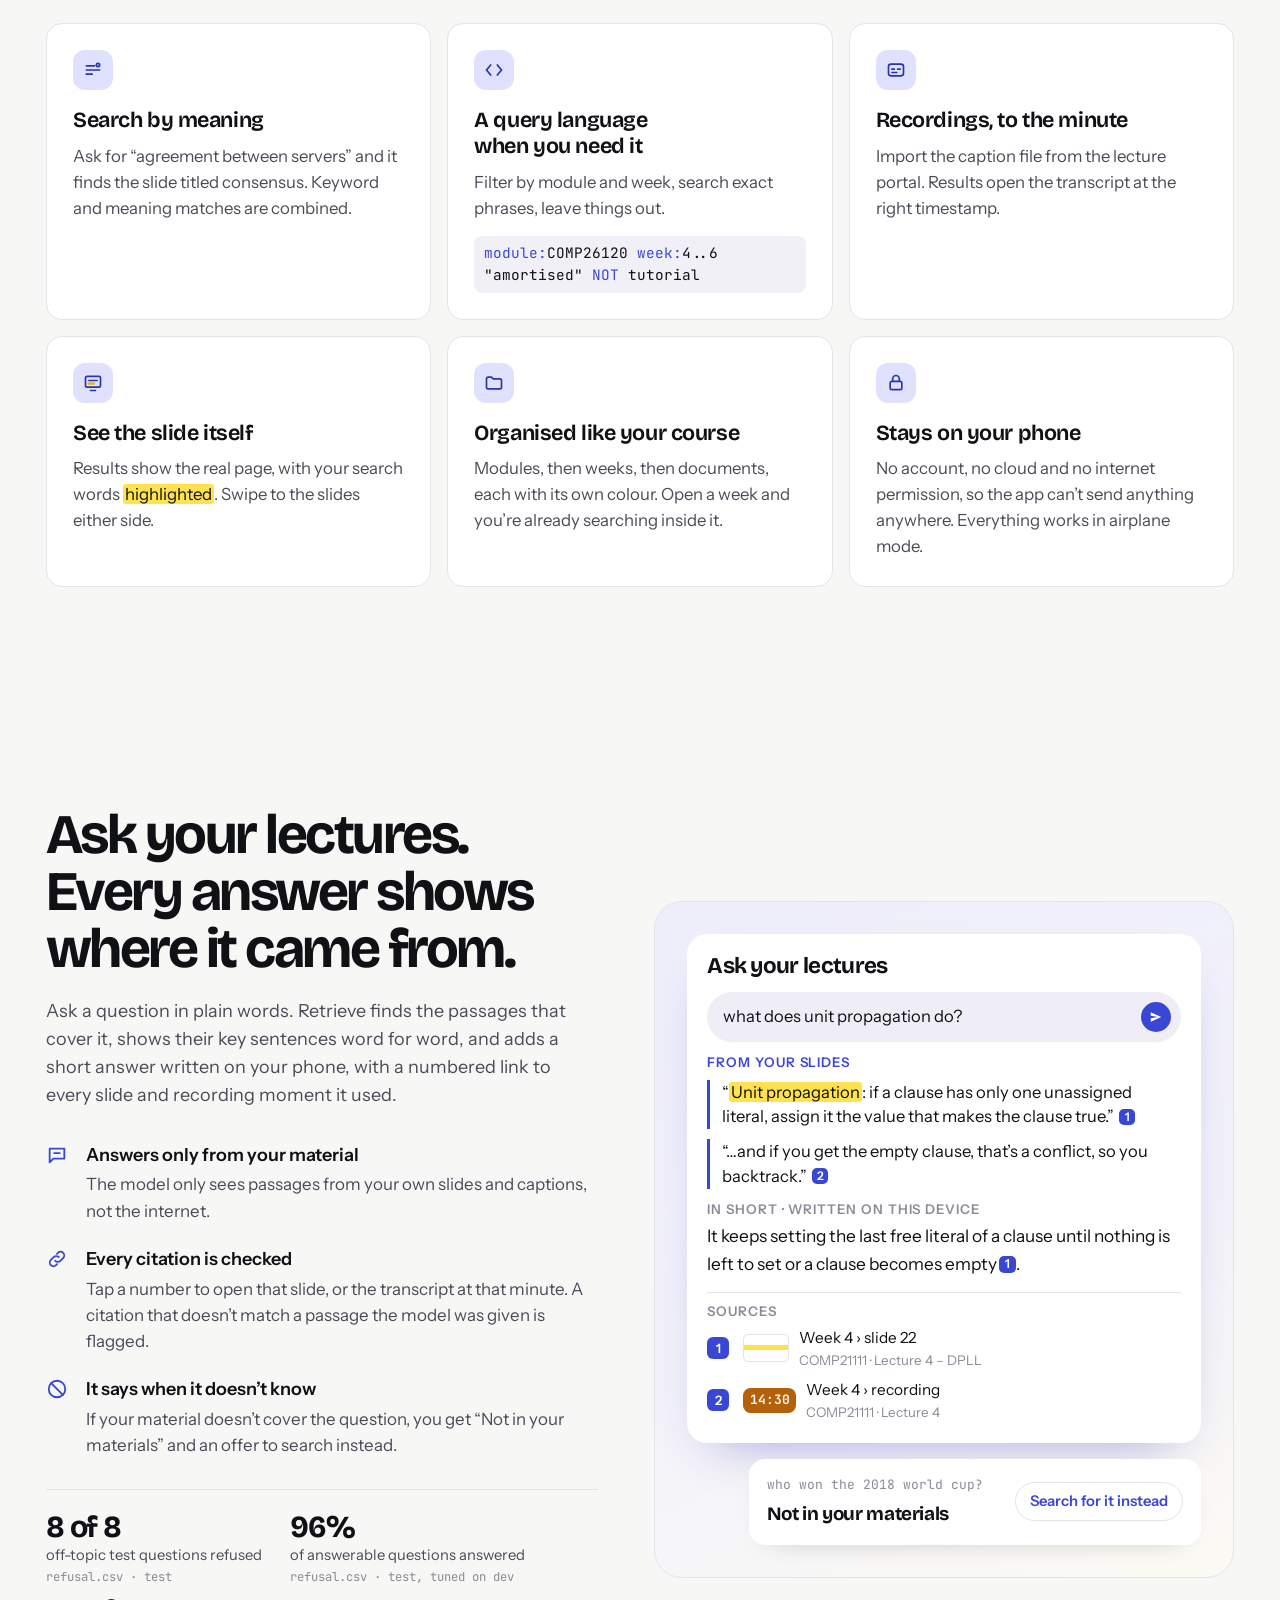
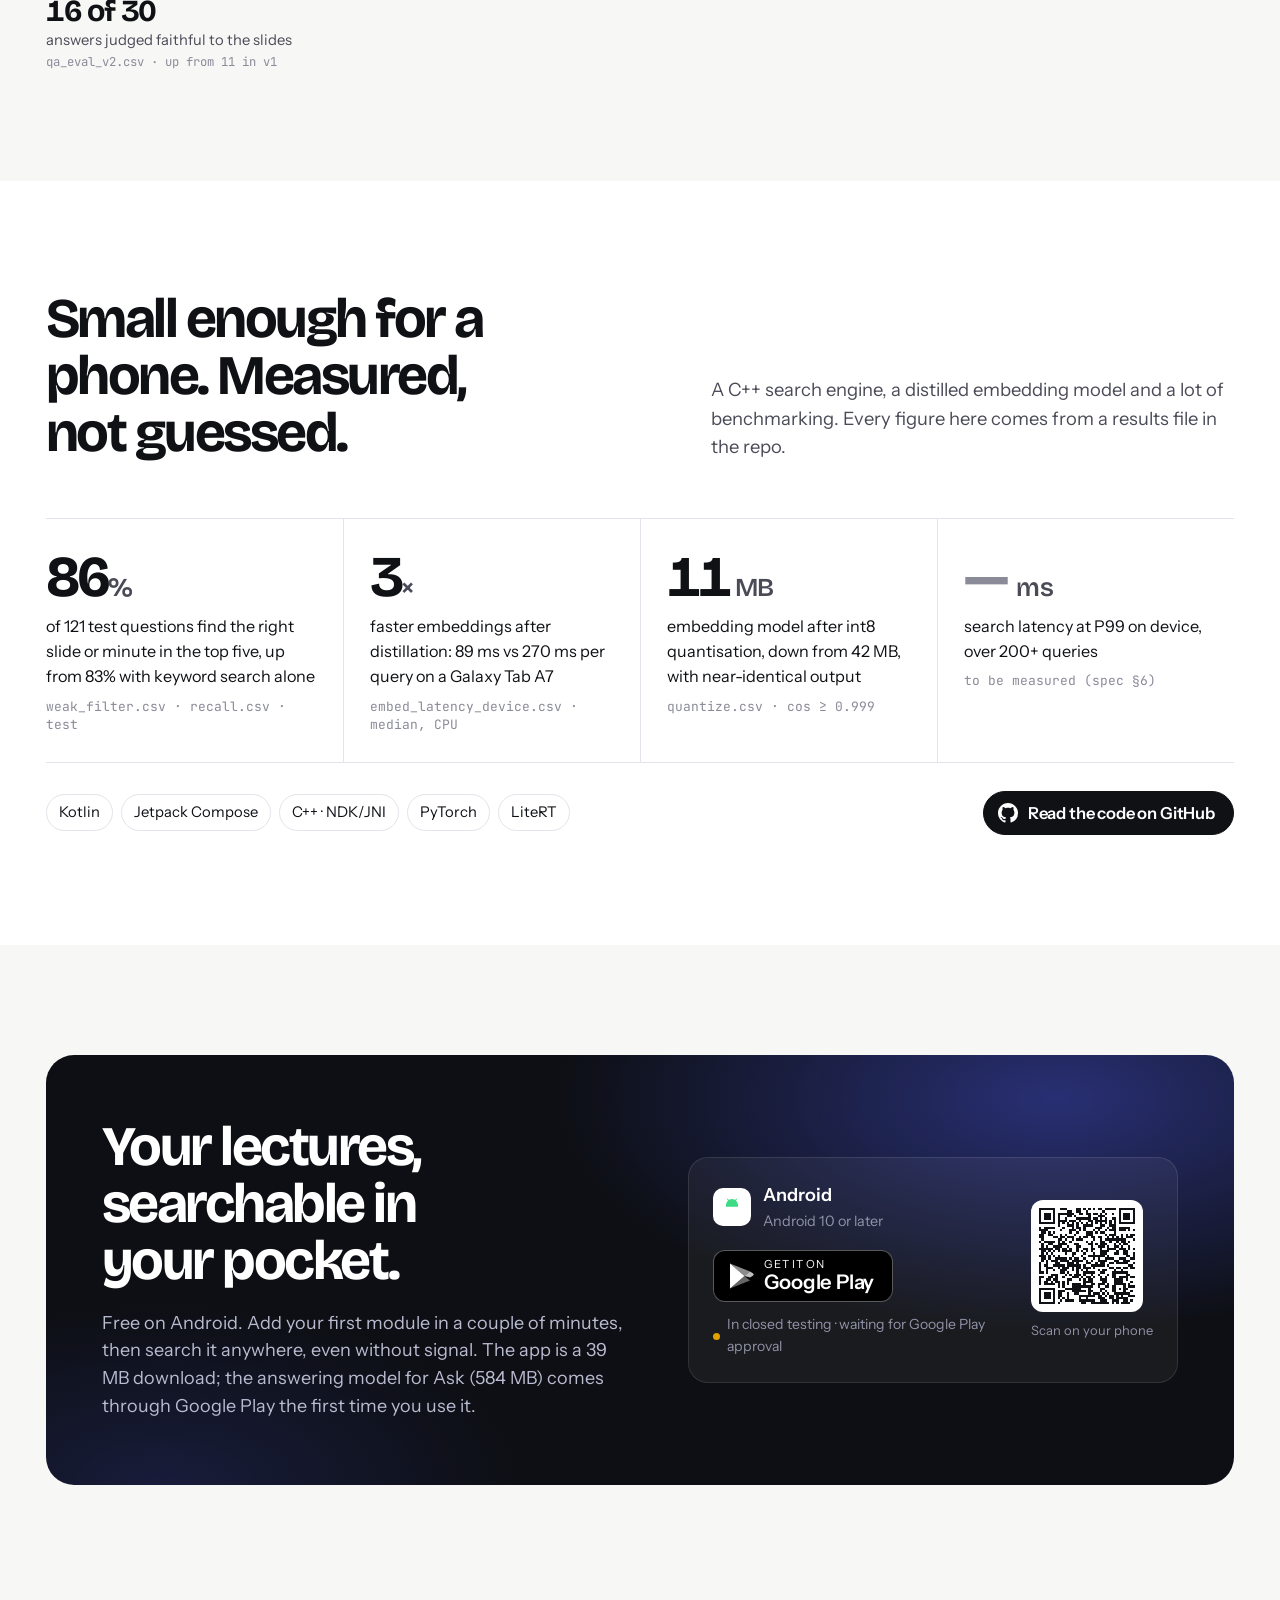
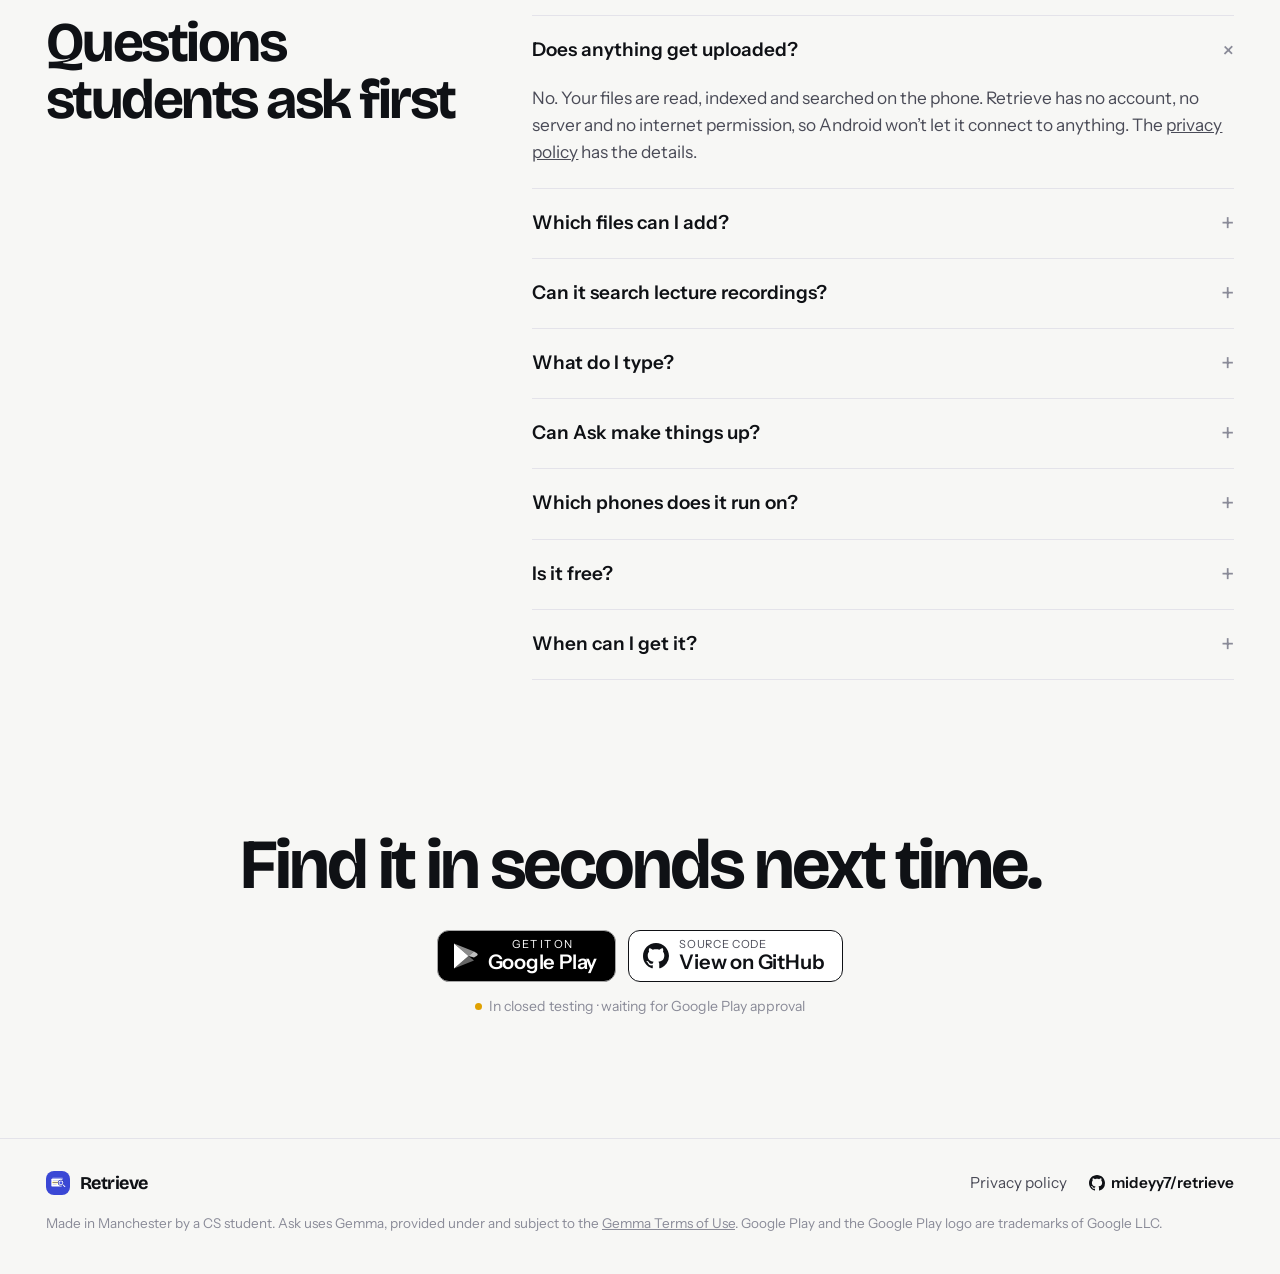
==== commit e816acb2: "Put the animated phone demo back in the hero instead of the video Keeps the closed-testing note, Git" ====
--- a/web/index.html
+++ b/web/index.html
@@ -102,17 +102,49 @@
         <li><svg aria-hidden="true"><use href="#tick"/></svg>No internet permission</li>
       </ul>
 
-    </div>
-    <div class="hero-video">
-      <video class="v-wide" aria-label="Demo of Retrieve on a tablet, with MIT OpenCourseWare slides: a search in plain words finds the right slide in 121 ms, the slide opens with the words highlighted, a question about dictionaries jumps to 37:02 in the lecture recording, a filtered search narrows to week 6, and Ask answers with the key sentences and their slides." muted loop playsinline preload="none" poster="assets/video/hero-wide-poster.jpg" width="1920" height="960">
-        <source src="assets/video/hero-wide.mp4" type="video/mp4">
-        <source src="assets/video/hero-wide.webm" type="video/webm">
-      </video>
-      <video class="v-tall" aria-label="Demo of Retrieve on a tablet, with MIT OpenCourseWare slides: a search in plain words finds the right slide in 121 ms, the slide opens with the words highlighted, a question about dictionaries jumps to 37:02 in the lecture recording, a filtered search narrows to week 6, and Ask answers with the key sentences and their slides." muted loop playsinline preload="none" poster="assets/video/hero-tall-poster.jpg" width="1080" height="1350">
-        <source src="assets/video/hero-tall.mp4" type="video/mp4">
-        <source src="assets/video/hero-tall.webm" type="video/webm">
-      </video>
-      <button class="vid-toggle" type="button" aria-label="Pause the demo video" hidden><span class="i-pause"></span></button>
+
+      <div class="frame" role="img" aria-label="Demo: searching 'raft log matching' finds COMP26120 week 6 slide 14 and minute 32:10 of the lecture recording">
+        <div class="floater f-left" aria-hidden="true">
+          <h4>Lecture recording</h4>
+          <div style="color:var(--ink);font-weight:600">COMP26120 · Week 6</div>
+          <div class="scrub"></div>
+          <div class="scrub-t"><span>32:10</span><span>1:52:04</span></div>
+        </div>
+        <div class="stage" aria-hidden="true">
+          <div class="phone">
+            <div class="screen">
+              <div class="sbar"><span>9:41</span><span>✈︎ 100%</span></div>
+              <div class="appbar">Search</div>
+              <div class="search"><svg><use href="#mag"/></svg><span id="typed"></span><span class="caret"></span></div>
+              <div class="results hide" id="results">
+                <div class="hit">
+                  <div class="slide">
+                    <div class="t">Raft: log matching</div>
+                    <div class="ln" style="width:80%"></div>
+                    <div class="ln m" style="width:92%"></div>
+                    <div class="ln" style="width:64%"></div>
+                    <div class="ln" style="width:72%"></div>
+                  </div>
+                  <div class="meta"><span class="badge">COMP26120</span>Week 6 · slide 14<span class="why">Matches your words</span></div>
+                </div>
+                <div class="hit rec">
+                  <span class="ts">32:10</span>
+                  <p>“…so the <mark>log matching</mark> property says if two logs agree on an index and term…”</p>
+                </div>
+              </div>
+            </div>
+          </div>
+        </div>
+        <div class="floater f-right" aria-hidden="true">
+          <h4>Week 6 folder</h4>
+          <div class="files">
+            <div>Lecture 11 – Raft.pdf <span>48 pp</span></div>
+            <div>Lecture 12 – Paxos.pdf <span>52 pp</span></div>
+            <div>Tutorial 6.pdf <span>6 pp</span></div>
+            <div style="color:var(--faint)">+ 11 more</div>
+          </div>
+        </div>
+      </div>
     </div>
   </div>
 
@@ -364,7 +396,7 @@
       <a class="logo" href="#top" style="font-size:1rem"><svg aria-hidden="true" style="width:24px;height:24px"><use href="#logo"/></svg>Retrieve</a>
       <nav><a href="privacy.html">Privacy policy</a><a class="gh-foot" href="https://github.com/mideyy7/retrieve" rel="noopener"><svg aria-hidden="true"><use href="#gh"/></svg>mideyy7/retrieve</a></nav>
     </div>
-    <p class="tm">Made in Manchester by a CS student. Ask uses Gemma, provided under and subject to the <a href="https://ai.google.dev/gemma/terms" rel="noopener">Gemma Terms of Use</a>. The demo video shows slides and captions from <a href="https://ocw.mit.edu/courses/6-0001-introduction-to-computer-science-and-programming-in-python-fall-2016/" rel="noopener">MIT OpenCourseWare 6.0001</a> (CC BY-NC-SA 4.0). Google Play and the Google Play logo are trademarks of Google LLC.</p>
+    <p class="tm">Made in Manchester by a CS student. Ask uses Gemma, provided under and subject to the <a href="https://ai.google.dev/gemma/terms" rel="noopener">Gemma Terms of Use</a>. Google Play and the Google Play logo are trademarks of Google LLC.</p>
   </div>
 </footer>
 </body>
--- a/web/assets/styles.css
+++ b/web/assets/styles.css
@@ -329,21 +329,3 @@
 .ks p { border-left: 3px solid var(--brand); padding-left: 12px; color: var(--ink); font-size: .92rem; line-height: 1.5; }
 .ks mark { background: var(--mark); color: inherit; border-radius: 3px; padding: 0 2px; }
 .ask-ans .lbl { display: block; color: var(--faint); margin-bottom: 6px; }
-
-/* hero video: full bleed, edge to edge. The video's own background is the page colour,
-   so there is no frame; the top and bottom fade into the page. */
-.hero-video { position: relative; margin-top: 44px; width: 100%; line-height: 0; }
-.hero-video video { display: block; width: 100%; height: auto; max-width: none; background: var(--bg); }
-.hero-video .v-tall { display: none; }
-.hero-video::before, .hero-video::after { content: ""; position: absolute; left: 0; right: 0; height: 48px; pointer-events: none; z-index: 1; }
-.hero-video::before { top: 0; background: linear-gradient(var(--bg), rgba(247,247,245,0)); }
-.hero-video::after { bottom: 0; background: linear-gradient(rgba(247,247,245,0), var(--bg)); }
-.vid-toggle { position: absolute; z-index: 2; right: max(16px, env(safe-area-inset-right, 0px)); bottom: 18px; width: 44px; height: 44px; border-radius: 50%; border: 1px solid var(--line); background: rgba(255,255,255,.85); backdrop-filter: blur(8px); -webkit-backdrop-filter: blur(8px); display: grid; place-items: center; cursor: pointer; color: var(--ink); }
-.vid-toggle:hover { background: #fff; }
-.i-pause { width: 12px; height: 14px; border-left: 4px solid currentColor; border-right: 4px solid currentColor; box-sizing: border-box; }
-.i-play { width: 0; height: 0; border-left: 13px solid currentColor; border-top: 8px solid transparent; border-bottom: 8px solid transparent; margin-left: 3px; }
-@media (max-width: 700px) {
-  .hero-video .v-wide { display: none; }
-  .hero-video .v-tall { display: block; }
-  .hero-video { margin-top: 32px; }
-}
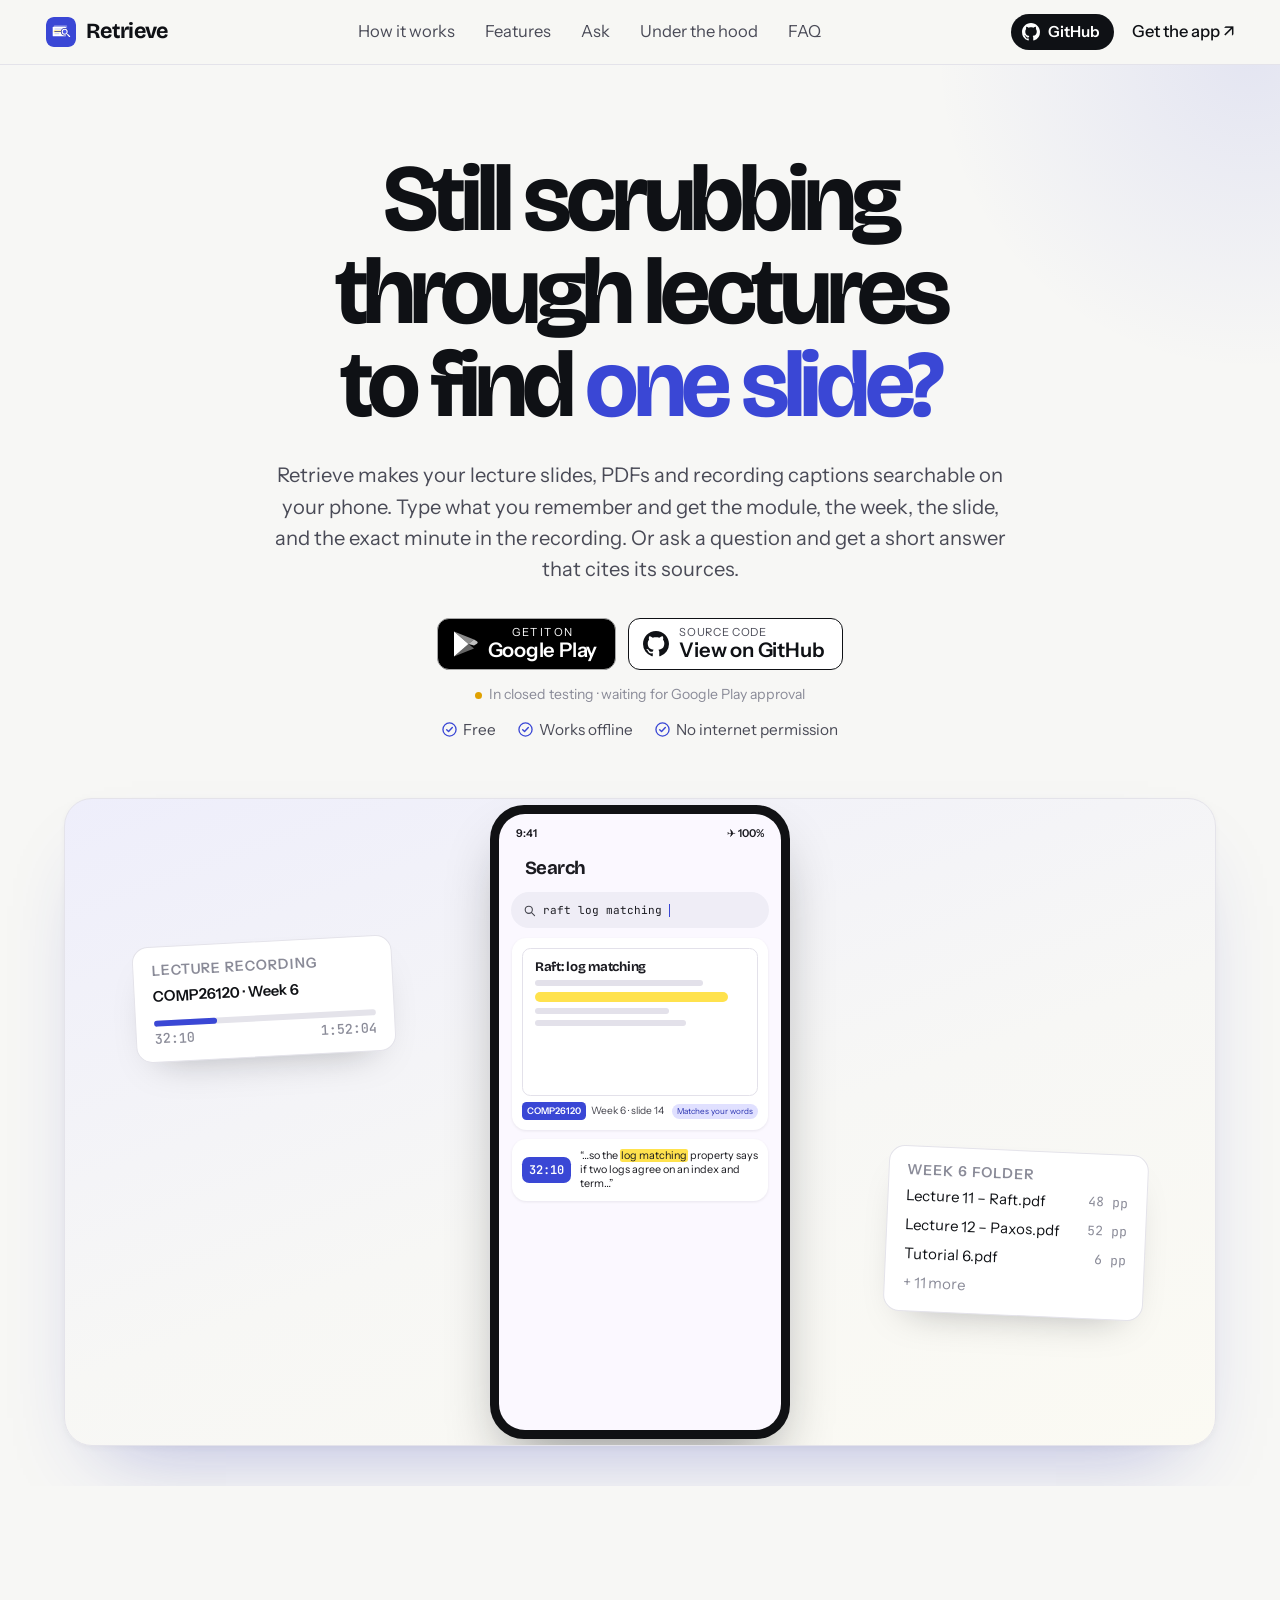
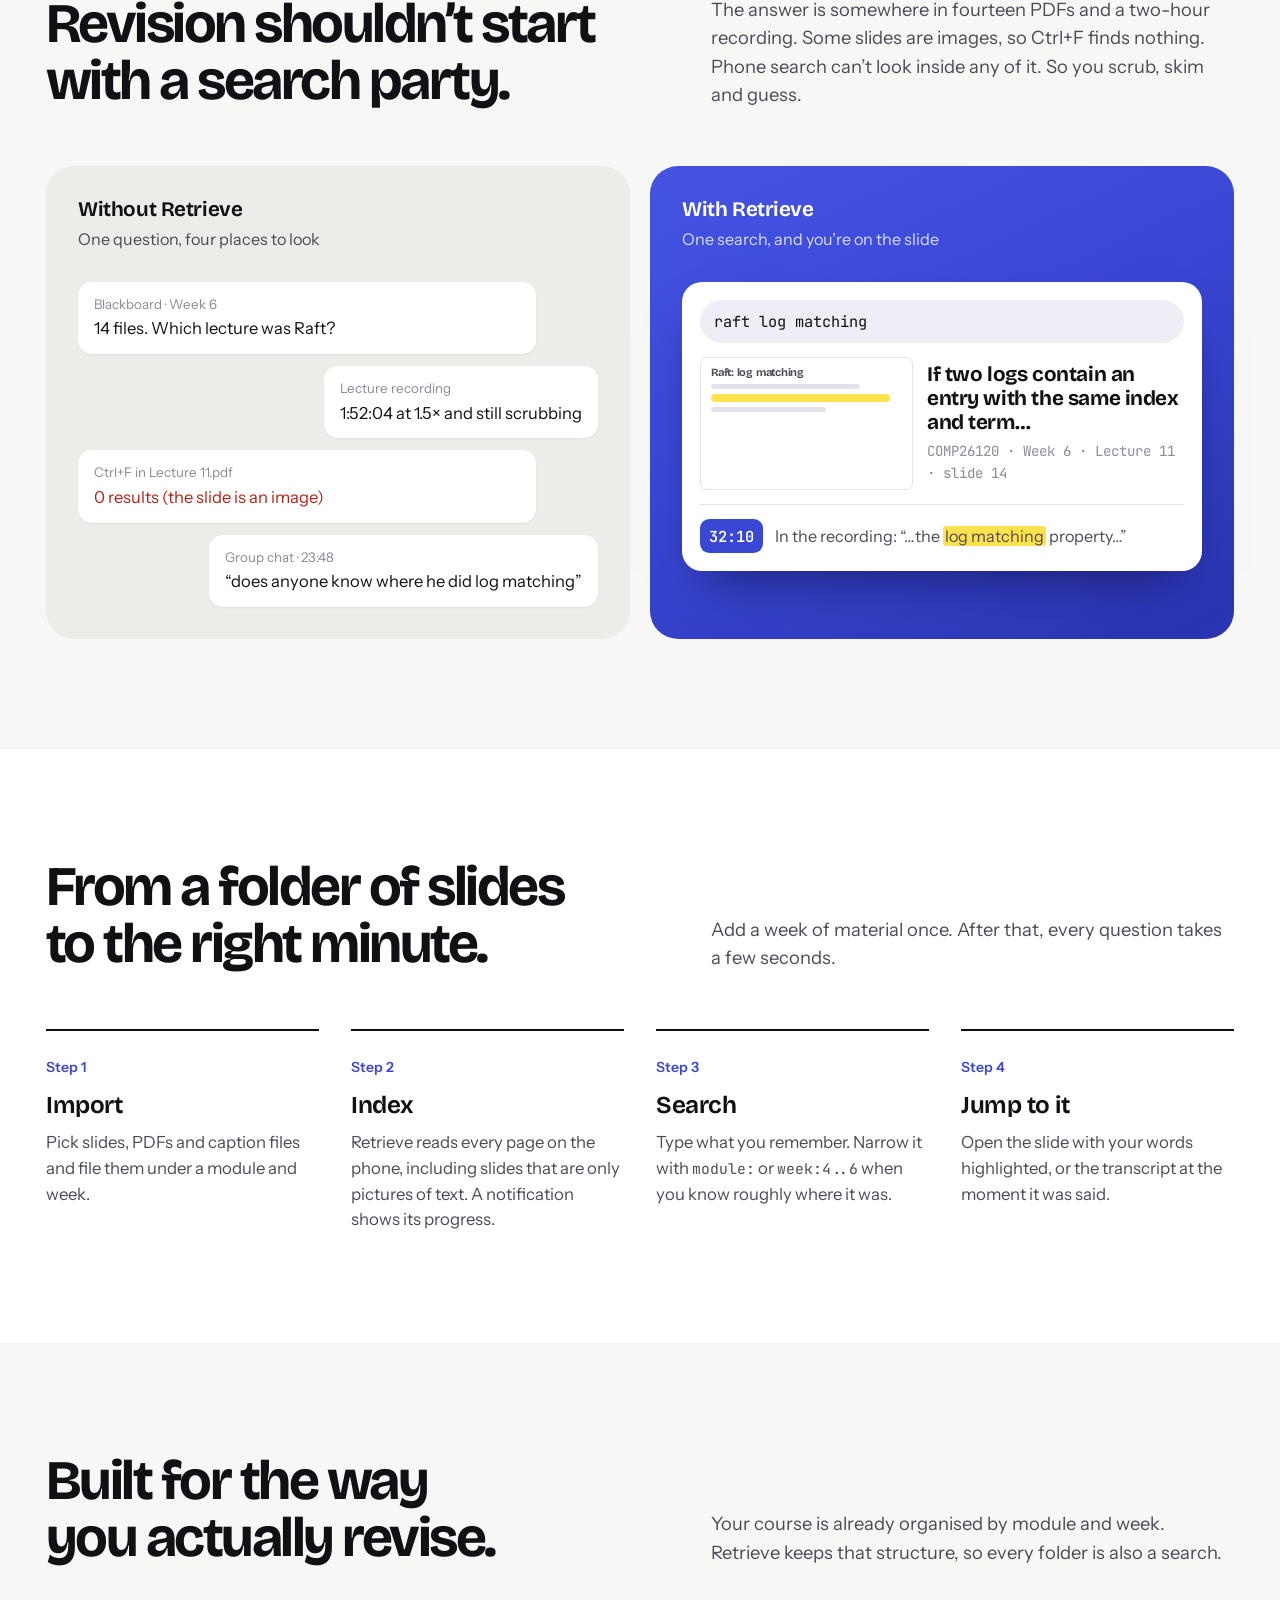
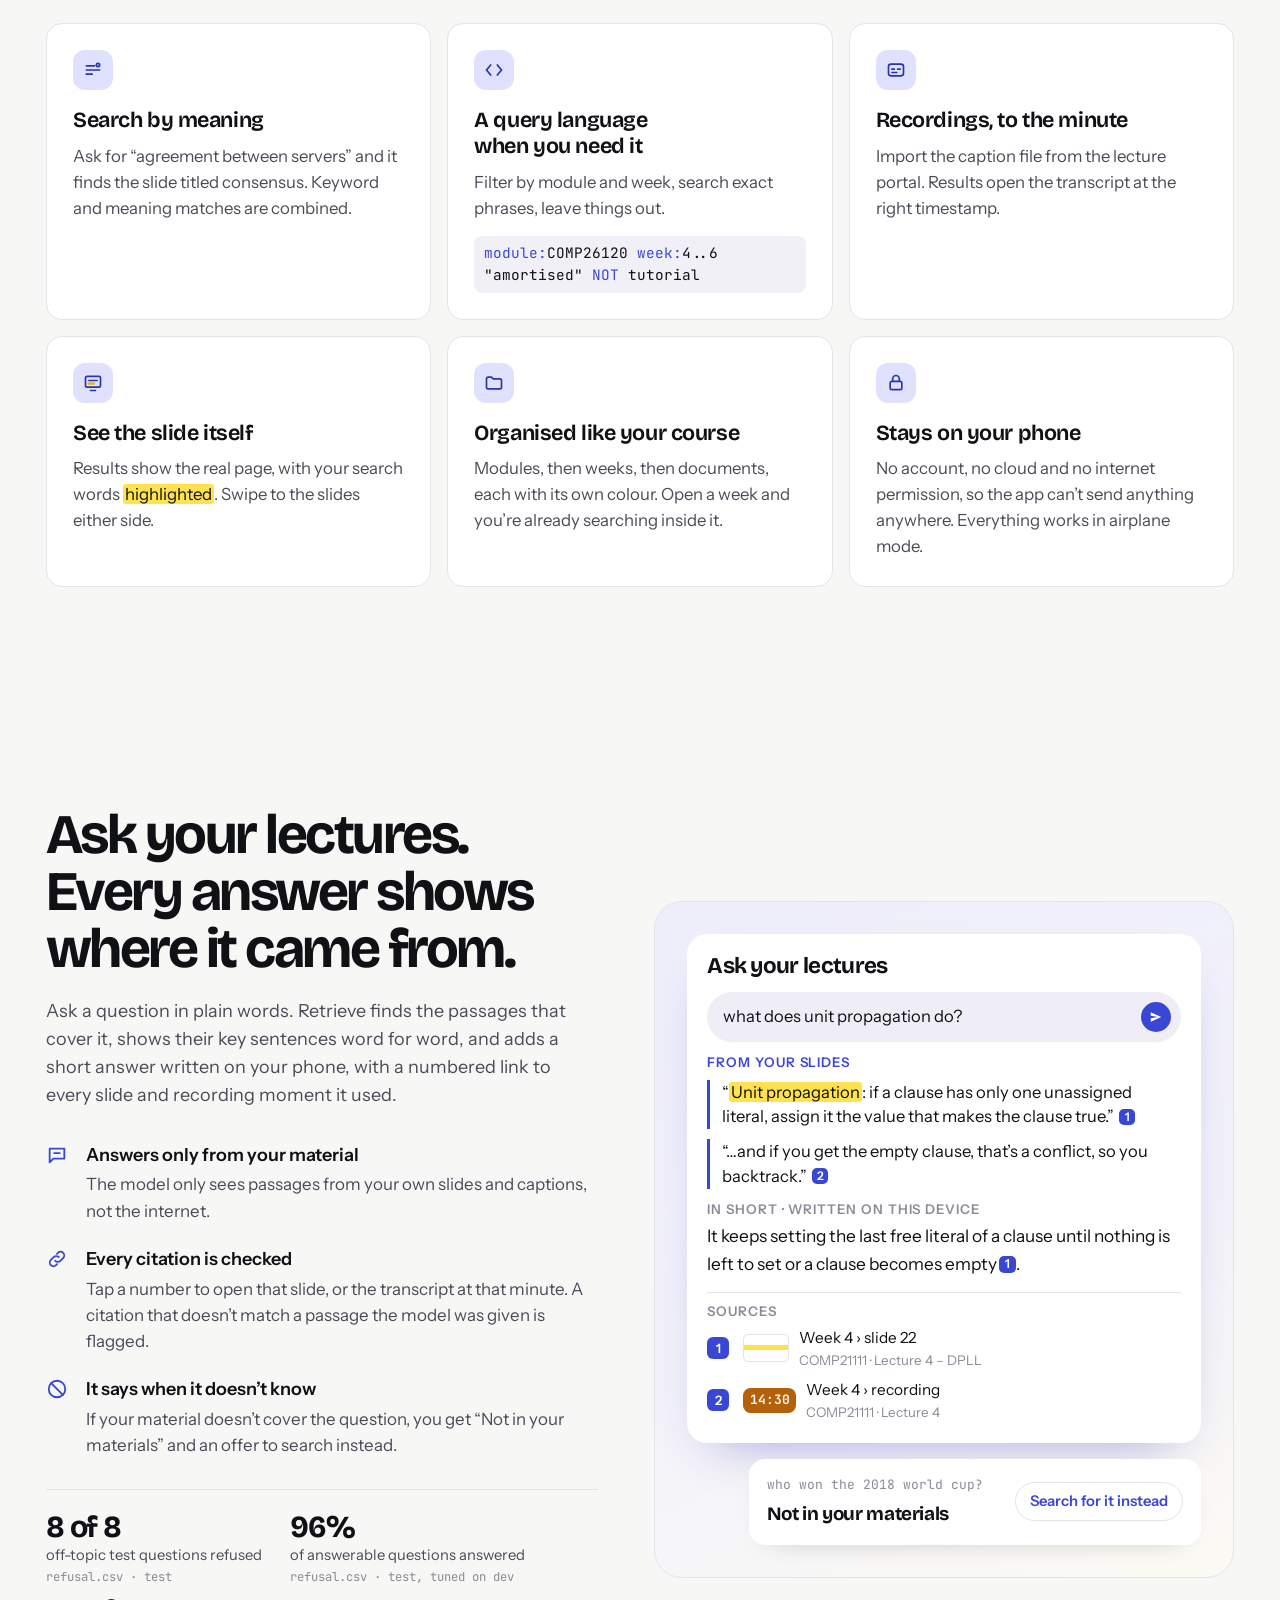
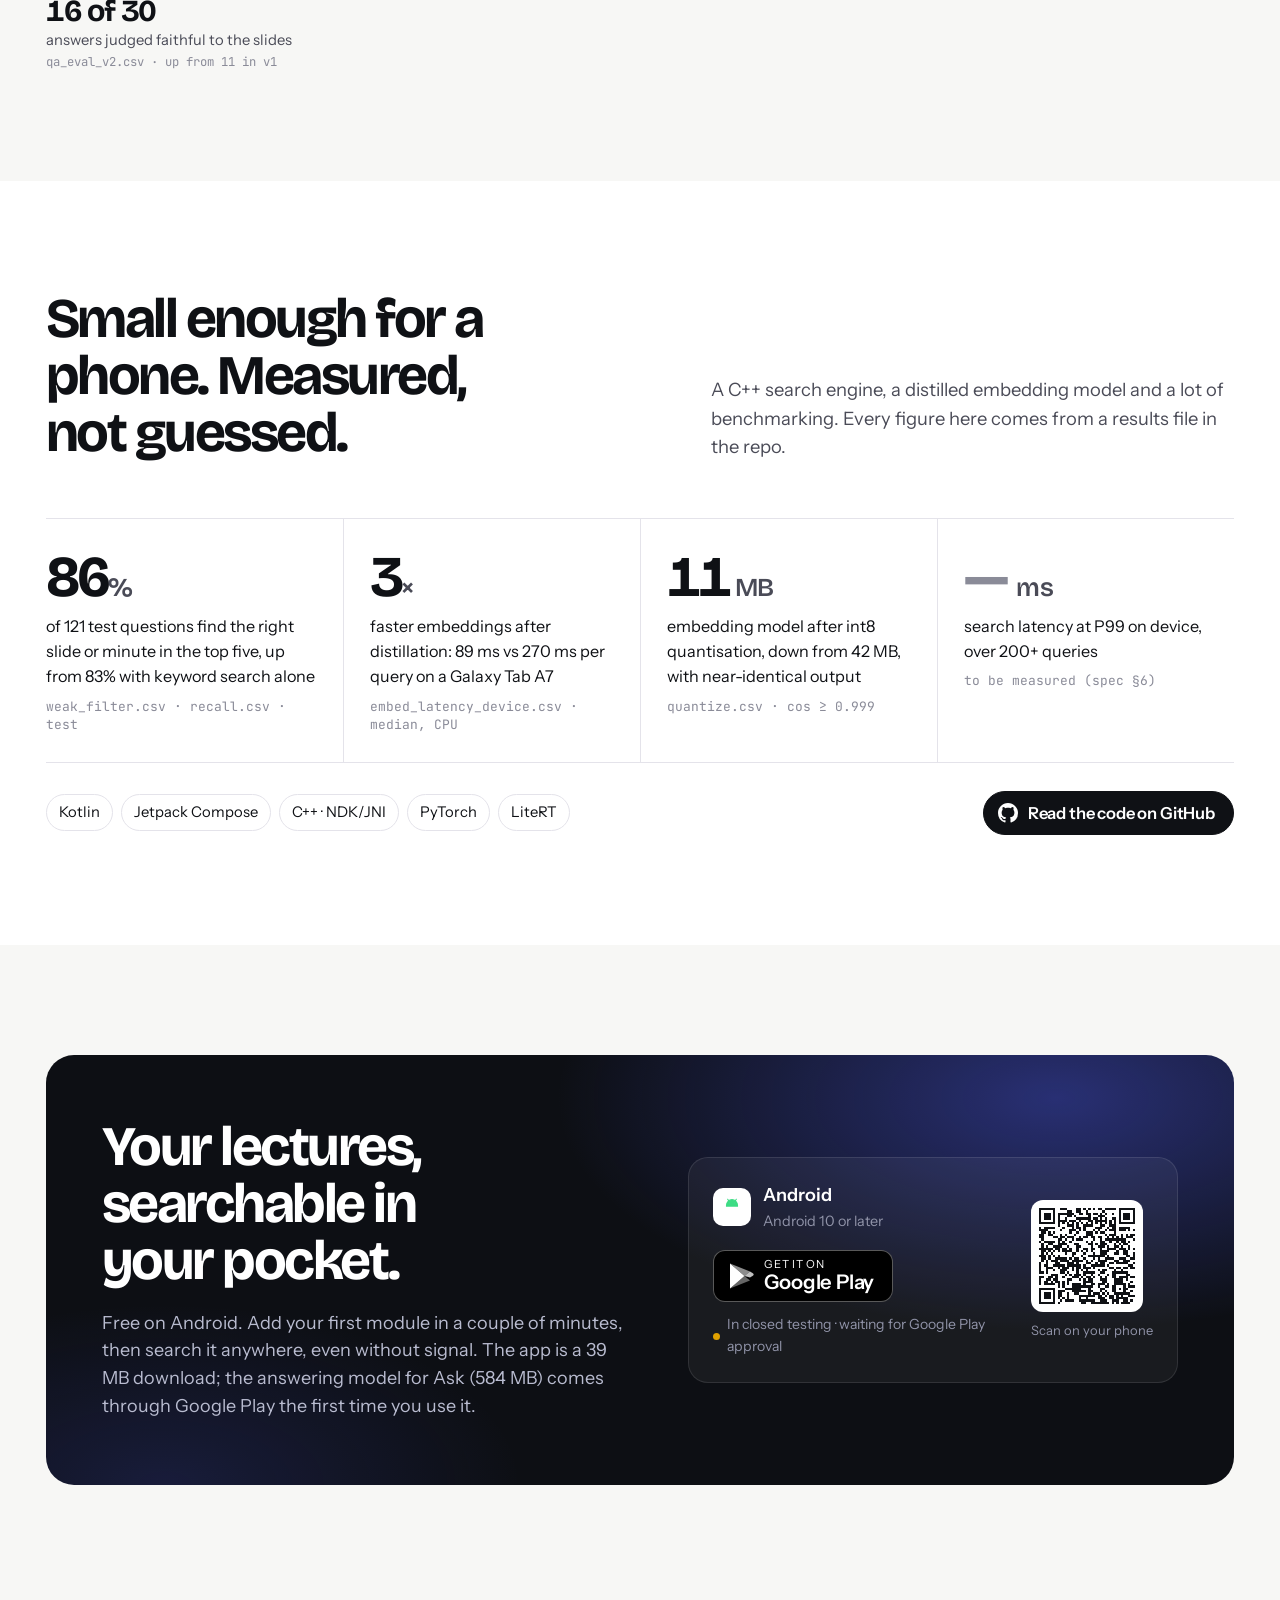
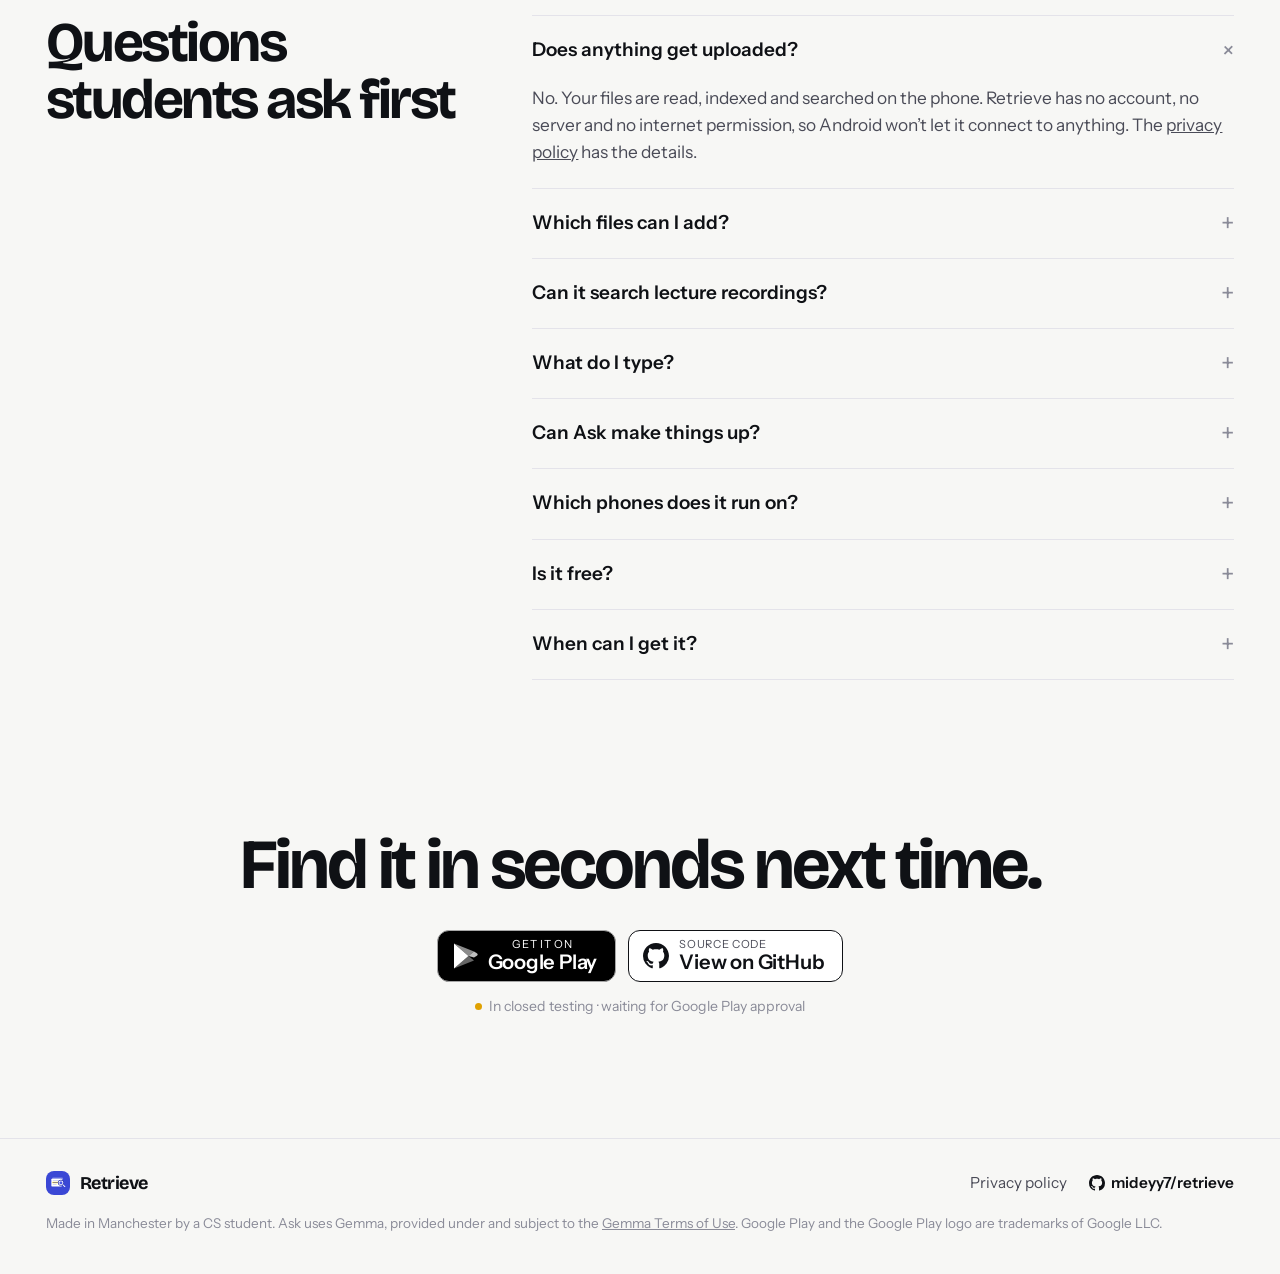
==== commit 913f47d4: "Stop browsers using a stale stylesheet after a deploy Assets were cached for a day, so a browser tha" ====
--- a/web/index.html
+++ b/web/index.html
@@ -23,8 +23,8 @@
 <link rel="preconnect" href="https://fonts.googleapis.com">
 <link rel="preconnect" href="https://fonts.gstatic.com" crossorigin>
 <link rel="stylesheet" href="https://fonts.googleapis.com/css2?family=Bricolage+Grotesque:opsz,wght@12..96,500..800&family=Instrument+Sans:wght@400;500;600&family=JetBrains+Mono:wght@400;500&display=swap">
-<link rel="stylesheet" href="assets/styles.css">
-<script src="assets/main.js" defer></script>
+<link rel="stylesheet" href="assets/styles.css?v=ab2e94e1b8">
+<script src="assets/main.js?v=4fa70c0ca8" defer></script>
 
 <script type="application/ld+json">
 {
@@ -58,7 +58,7 @@
   </symbol>
   <symbol id="tick" viewBox="0 0 16 16"><circle cx="8" cy="8" r="7" fill="none" stroke="currentColor" stroke-width="1.4"/><path d="M5 8.2l2 2 4-4.4" fill="none" stroke="currentColor" stroke-width="1.5" stroke-linecap="round" stroke-linejoin="round"/></symbol>
   <symbol id="playmark" viewBox="0 0 26 28"><path d="M2 1.5l14.5 12.5L2 26.5z" fill="#fff"/><path d="M16.5 14l5.5-4.6 2.5 1.5c1.6 1 1.6 2.2 0 3.2l-2.5 1.5z" fill="#fff" opacity=".75"/><path d="M2 1.5L16.5 14 22 9.4z" fill="#fff" opacity=".55"/><path d="M2 26.5L16.5 14 22 18.6z" fill="#fff" opacity=".4"/></symbol>
-  <symbol id="gh" viewBox="0 0 16 16"><path fill="currentColor" d="M8 0C3.58 0 0 3.58 0 8c0 3.54 2.29 6.53 5.47 7.59.4.07.55-.17.55-.38 0-.19-.01-.82-.01-1.49-2.01.37-2.53-.49-2.69-.94-.09-.23-.48-.94-.82-1.13-.28-.15-.68-.52-.01-.53.63-.01 1.08.58 1.23.82.72 1.21 1.87.87 2.33.66.07-.52.28-.87.51-1.07-1.78-.2-3.64-.89-3.64-3.95 0-.87.31-1.59.82-2.15-.08-.2-.36-1.02.08-2.12 0 0 .67-.21 2.2.82.64-.18 1.32-.27 2-.27.68 0 1.36.09 2 .27 1.53-1.04 2.2-.82 2.2-.82.44 1.1.16 1.92.08 2.12.51.56.82 1.27.82 2.15 0 3.07-1.87 3.75-3.65 3.95.29.25.54.73.54 1.48 0 1.07-.01 1.93-.01 2.2 0 .21.15.46.55.38A8.013 8.013 0 0016 8c0-4.42-3.58-8-8-8z"/></symbol>
+  <symbol id="gh" viewBox="0 0 16 16"><path fill="currentColor" d="M8 0c4.42 0 8 3.58 8 8a8.013 8.013 0 0 1-5.45 7.59c-.4.08-.55-.17-.55-.38 0-.27.01-1.13.01-2.2 0-.75-.25-1.23-.54-1.48 1.78-.2 3.65-.88 3.65-3.95 0-.88-.31-1.59-.82-2.15.08-.2.36-1.02-.08-2.12 0 0-.67-.22-2.2.82-.64-.18-1.32-.27-2-.27-.68 0-1.36.09-2 .27-1.53-1.03-2.2-.82-2.2-.82-.44 1.1-.16 1.92-.08 2.12-.51.56-.82 1.28-.82 2.15 0 3.06 1.86 3.75 3.64 3.95-.23.2-.44.55-.51 1.07-.46.21-1.61.55-2.33-.66-.15-.24-.6-.83-1.23-.82-.67.01-.27.38.01.53.34.19.73.9.82 1.13.16.45.68 1.31 2.69.94 0 .67.01 1.3.01 1.49 0 .21-.15.45-.55.38A7.995 7.995 0 0 1 0 8c0-4.42 3.58-8 8-8Z"/></symbol>
   <symbol id="mag" viewBox="0 0 24 24"><circle cx="10.5" cy="10.5" r="6.5" fill="none" stroke="currentColor" stroke-width="2"/><path d="M15.5 15.5L21 21" stroke="currentColor" stroke-width="2" stroke-linecap="round"/></symbol>
 </svg>
 
